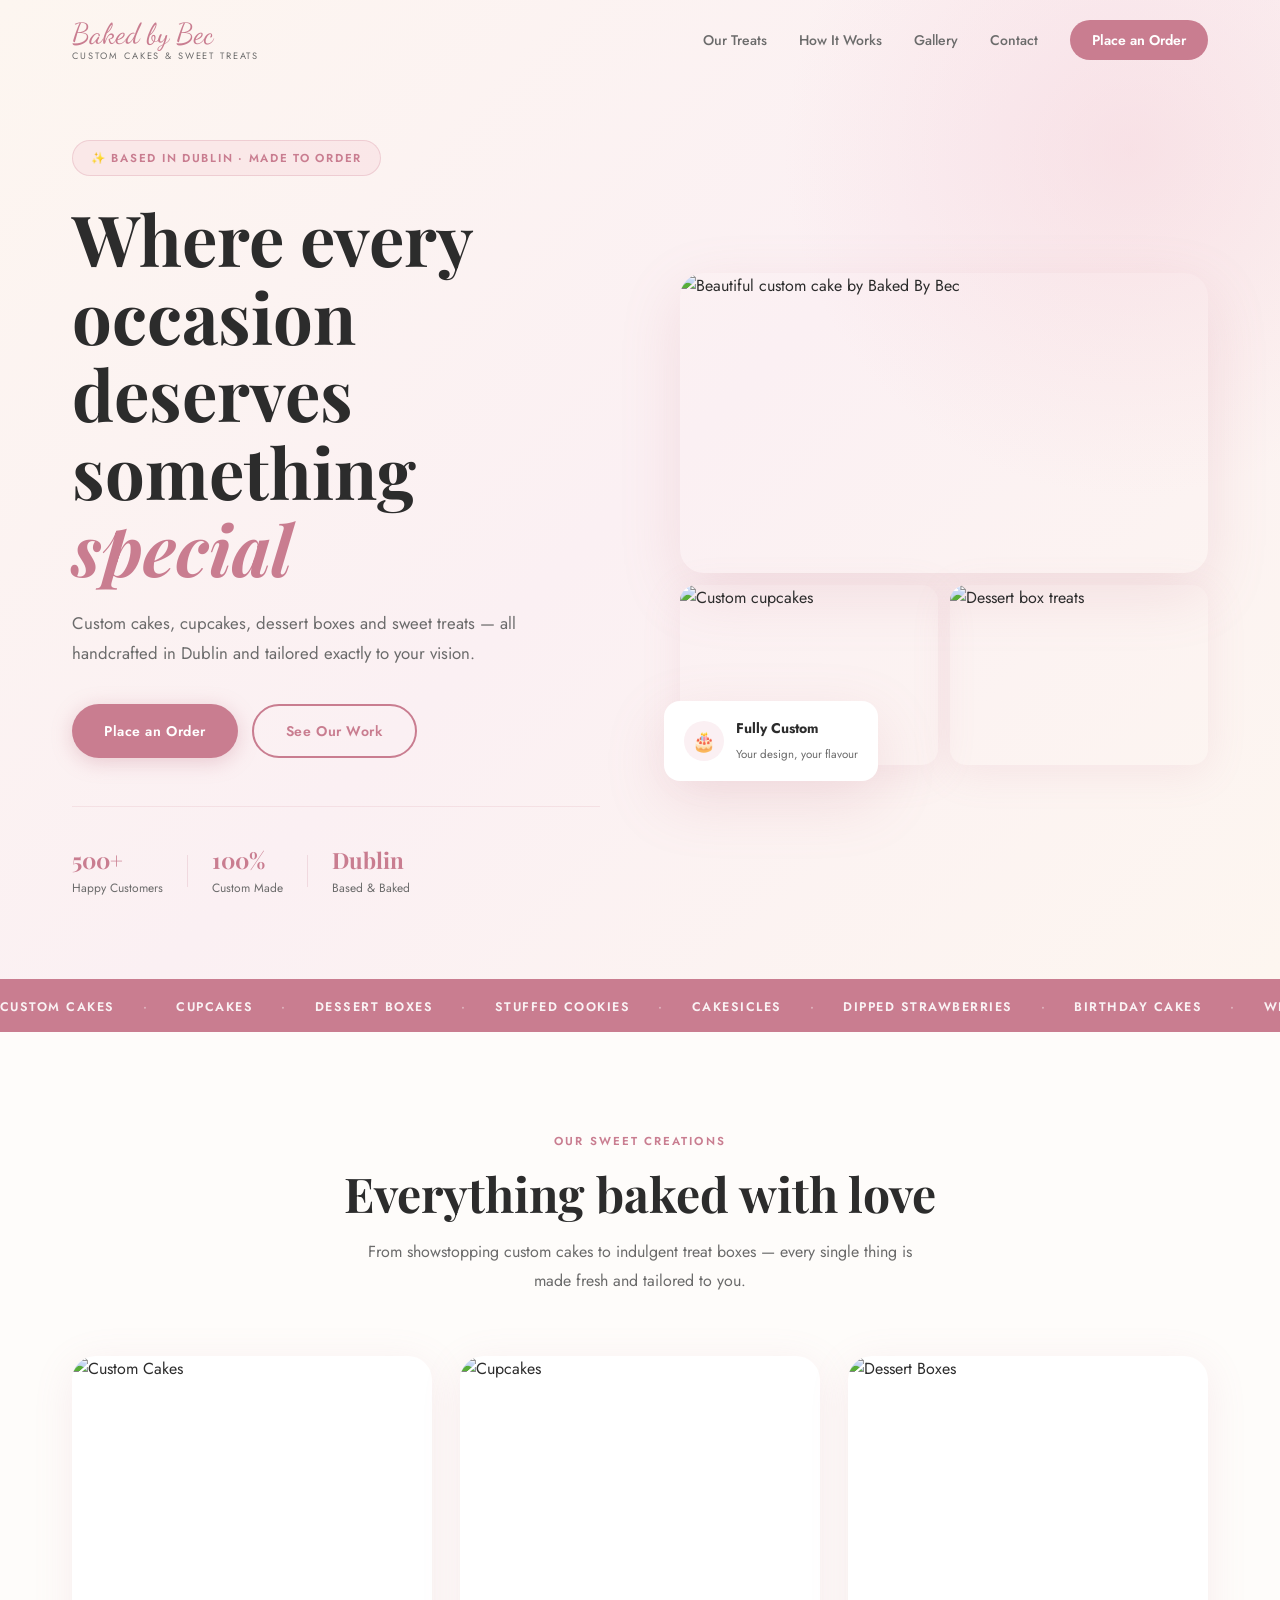
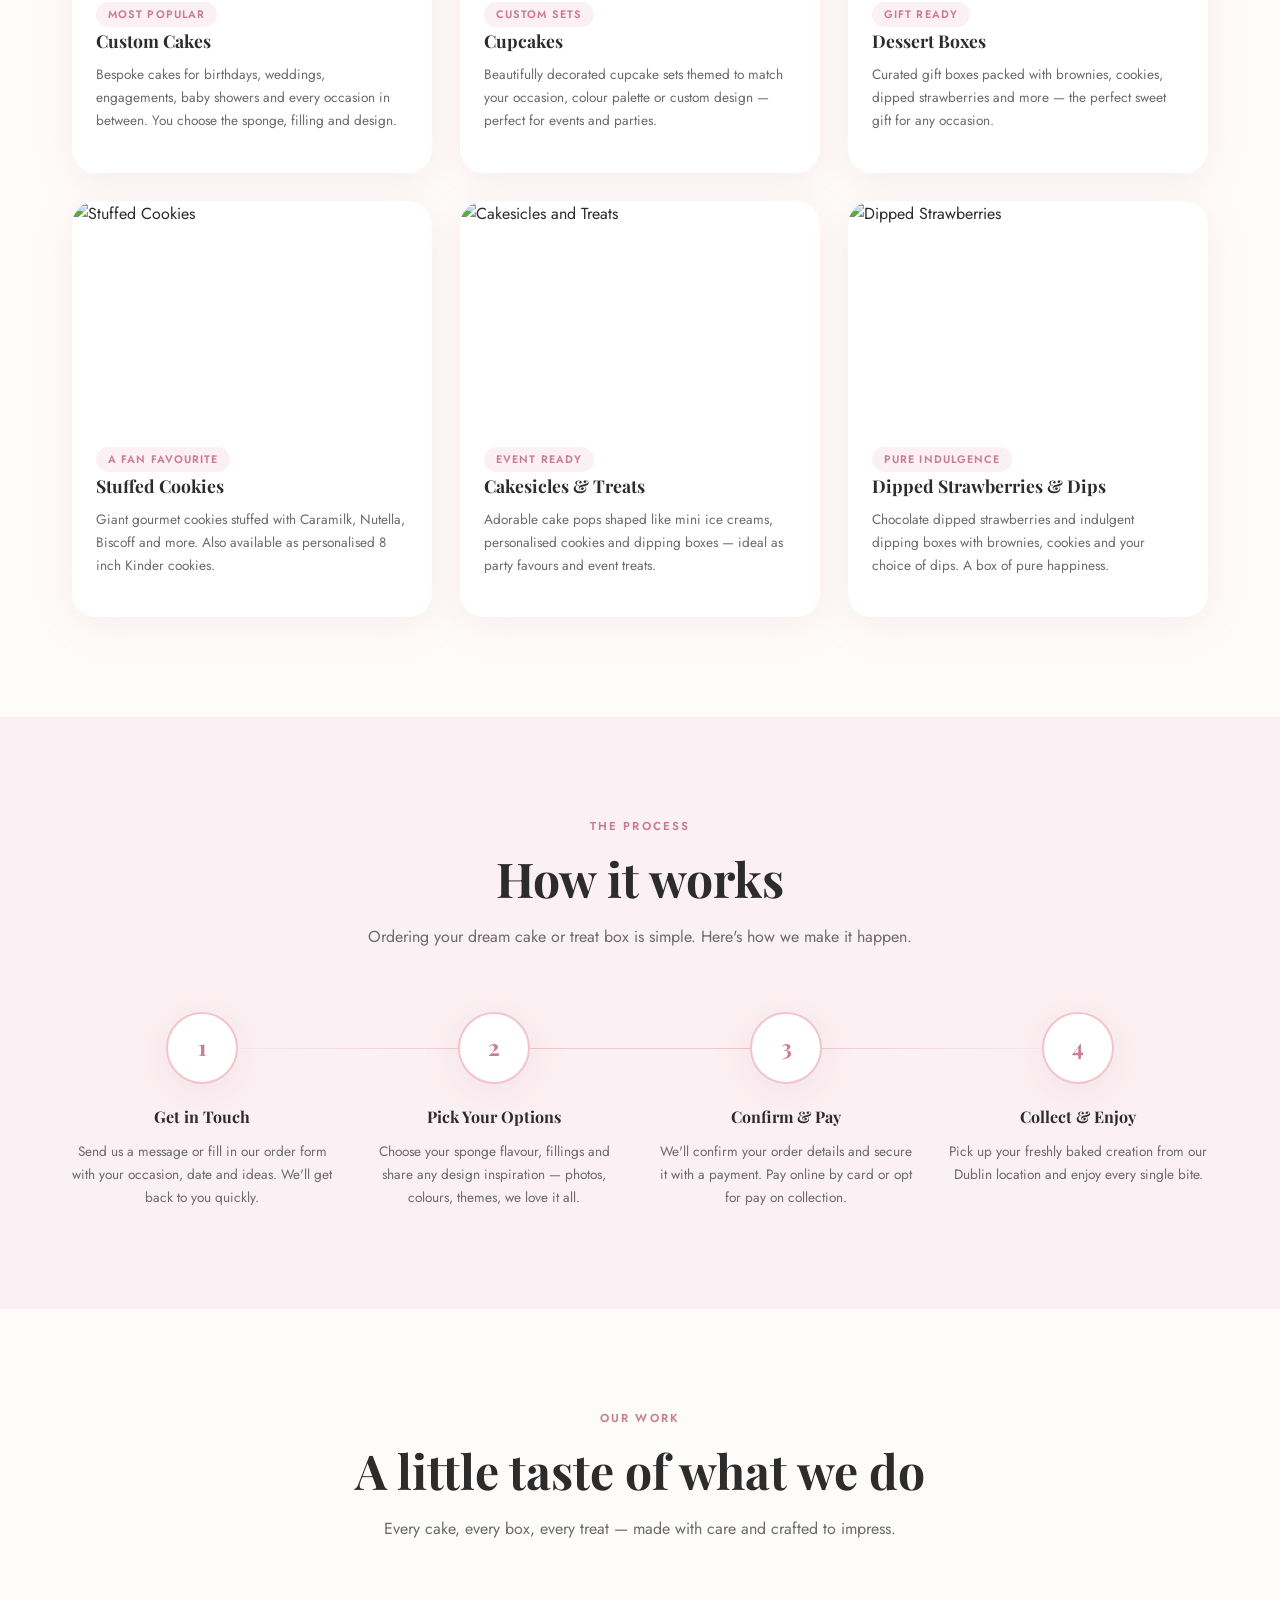
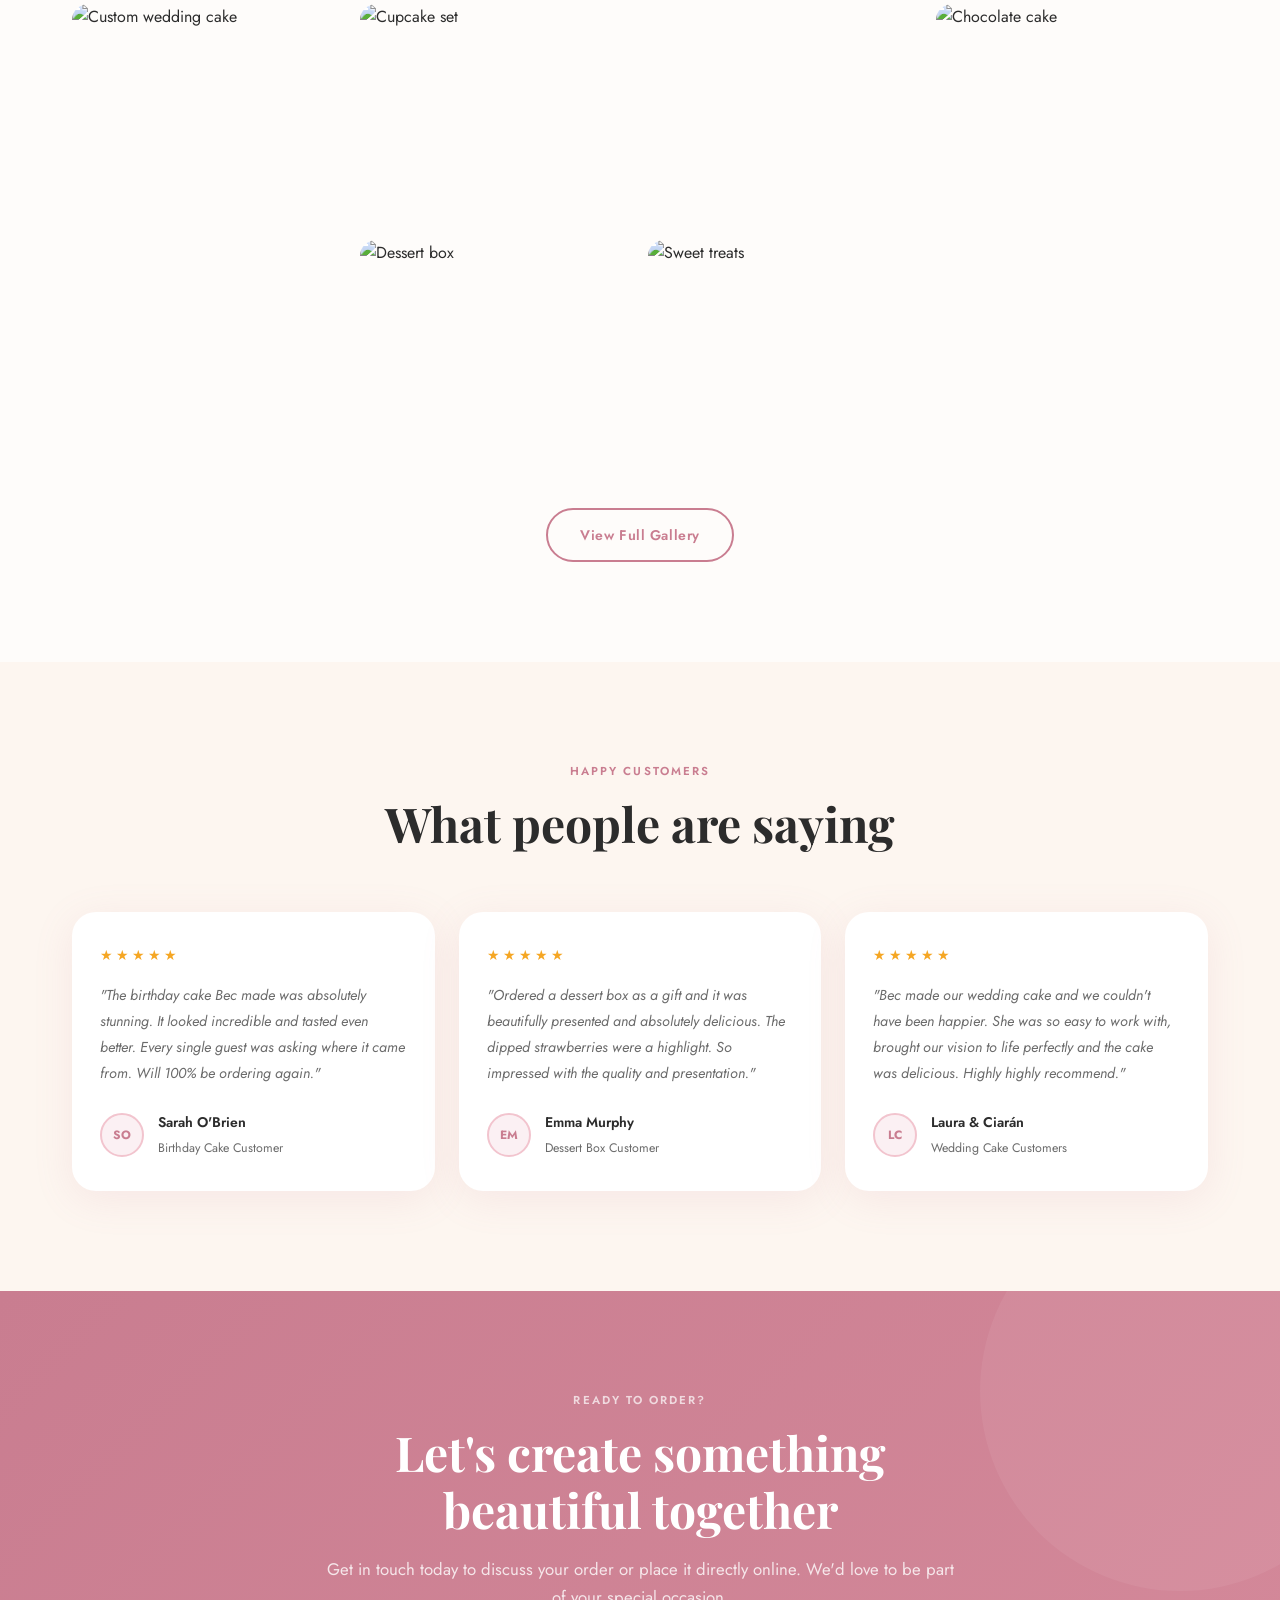
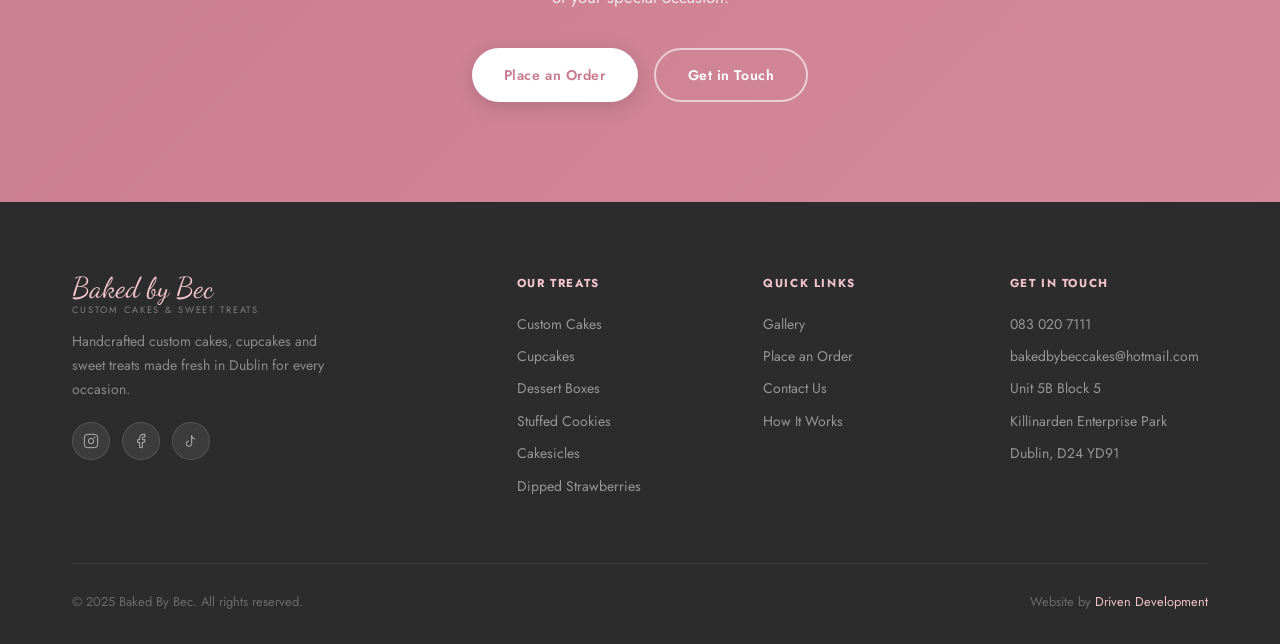
==== index.html @ ebb15655 "bec cakes update" ====
<!DOCTYPE html>
<html lang="en">
<head>
  <meta charset="UTF-8" />
  <meta name="viewport" content="width=device-width, initial-scale=1.0" />
  <meta name="description" content="Baked By Bec — Custom cakes, cupcakes, dessert boxes and sweet treats for every occasion. Based in Dublin." />
  <title>Baked By Bec — Custom Cakes & Sweet Treats Dublin</title>
  <link rel="stylesheet" href="style.css" />
  <link rel="preconnect" href="https://fonts.googleapis.com" />
  <link rel="preconnect" href="https://fonts.gstatic.com" crossorigin />
  <link href="https://fonts.googleapis.com/css2?family=Playfair+Display:ital,wght@0,400;0,600;0,700;1,400;1,600&family=Dancing+Script:wght@600;700&family=Jost:wght@300;400;500;600;700&display=swap" rel="stylesheet" />
</head>
<body>

  <!-- NAVIGATION -->
  <nav class="nav" id="nav">
    <div class="nav__inner">
      <a href="index.html" class="nav__logo">
        <span class="logo__name">Baked by Bec</span>
        <span class="logo__tag">Custom Cakes & Sweet Treats</span>
      </a>
      <ul class="nav__links" id="navLinks">
        <li><a href="#offerings">Our Treats</a></li>
        <li><a href="#how-it-works">How It Works</a></li>
        <li><a href="pages/gallery.html">Gallery</a></li>
        <li><a href="pages/contact.html">Contact</a></li>
        <li><a href="pages/order.html" class="nav__cta">Place an Order</a></li>
      </ul>
      <button class="nav__burger" id="burger" aria-label="Open menu">
        <span></span><span></span><span></span>
      </button>
    </div>
  </nav>

  <!-- HERO -->
  <section class="hero">
    <div class="hero__inner">
      <div class="hero__content">
        <div class="hero__tag">✨ Based in Dublin · Made to Order</div>
        <h1 class="hero__heading">
          Where every occasion<br />deserves something<br /><em>special</em>
        </h1>
        <p class="hero__sub">Custom cakes, cupcakes, dessert boxes and sweet treats — all handcrafted in Dublin and tailored exactly to your vision.</p>
        <div class="hero__actions">
          <a href="pages/order.html" class="btn btn--primary">Place an Order</a>
          <a href="pages/gallery.html" class="btn btn--outline">See Our Work</a>
        </div>
        <div class="hero__trust">
          <div class="hero__trust-item">
            <strong>500+</strong>
            <span>Happy Customers</span>
          </div>
          <div class="hero__trust-divider"></div>
          <div class="hero__trust-item">
            <strong>100%</strong>
            <span>Custom Made</span>
          </div>
          <div class="hero__trust-divider"></div>
          <div class="hero__trust-item">
            <strong>Dublin</strong>
            <span>Based & Baked</span>
          </div>
        </div>
      </div>
      <div class="hero__visual">
        <div class="hero__img-grid">
          <div class="hero__img-main">
            <img src="https://images.unsplash.com/photo-1578985545062-69928b1d9587?w=900&q=80&fit=crop" alt="Beautiful custom cake by Baked By Bec" />
          </div>
          <div class="hero__img-sm">
            <img src="https://images.unsplash.com/photo-1614707267537-b85aaf00c4b7?w=500&q=80&fit=crop" alt="Custom cupcakes" />
          </div>
          <div class="hero__img-sm">
            <img src="https://images.unsplash.com/photo-1603532648955-039310d9ed75?w=500&q=80&fit=crop" alt="Dessert box treats" />
          </div>
        </div>
        <div class="hero__badge">
          <div class="hero__badge-icon">🎂</div>
          <div class="hero__badge-text">
            <strong>Fully Custom</strong>
            <span>Your design, your flavour</span>
          </div>
        </div>
      </div>
    </div>
  </section>

  <!-- MARQUEE -->
  <div class="marquee">
    <div class="marquee__track">
      <span>Custom Cakes</span><span class="dot">·</span>
      <span>Cupcakes</span><span class="dot">·</span>
      <span>Dessert Boxes</span><span class="dot">·</span>
      <span>Stuffed Cookies</span><span class="dot">·</span>
      <span>Cakesicles</span><span class="dot">·</span>
      <span>Dipped Strawberries</span><span class="dot">·</span>
      <span>Birthday Cakes</span><span class="dot">·</span>
      <span>Wedding Cakes</span><span class="dot">·</span>
      <span>Gift Boxes</span><span class="dot">·</span>
      <span>Brownies</span><span class="dot">·</span>
      <span>Custom Cakes</span><span class="dot">·</span>
      <span>Cupcakes</span><span class="dot">·</span>
      <span>Dessert Boxes</span><span class="dot">·</span>
      <span>Stuffed Cookies</span><span class="dot">·</span>
      <span>Cakesicles</span><span class="dot">·</span>
      <span>Dipped Strawberries</span><span class="dot">·</span>
      <span>Birthday Cakes</span><span class="dot">·</span>
      <span>Wedding Cakes</span><span class="dot">·</span>
      <span>Gift Boxes</span><span class="dot">·</span>
      <span>Brownies</span><span class="dot">·</span>
    </div>
  </div>

  <!-- OFFERINGS -->
  <section class="section" id="offerings">
    <div class="container">
      <div class="section__header">
        <span class="section__label">Our Sweet Creations</span>
        <h2 class="section__title">Everything baked with love</h2>
        <p class="section__sub">From showstopping custom cakes to indulgent treat boxes — every single thing is made fresh and tailored to you.</p>
      </div>
      <div class="offerings__grid">

        <div class="offering__card">
          <div class="offering__img">
            <img src="https://images.unsplash.com/photo-1535254973040-607b474cb50d?w=600&q=80&fit=crop" alt="Custom Cakes" />
          </div>
          <div class="offering__info">
            <span class="offering__tag">Most Popular</span>
            <h3>Custom Cakes</h3>
            <p>Bespoke cakes for birthdays, weddings, engagements, baby showers and every occasion in between. You choose the sponge, filling and design.</p>
          </div>
        </div>

        <div class="offering__card">
          <div class="offering__img">
            <img src="https://images.unsplash.com/photo-1576618148400-f54bed99fcfd?w=600&q=80&fit=crop" alt="Cupcakes" />
          </div>
          <div class="offering__info">
            <span class="offering__tag">Custom Sets</span>
            <h3>Cupcakes</h3>
            <p>Beautifully decorated cupcake sets themed to match your occasion, colour palette or custom design — perfect for events and parties.</p>
          </div>
        </div>

        <div class="offering__card">
          <div class="offering__img">
            <img src="https://images.unsplash.com/photo-1607478900766-efe13248b125?w=600&q=80&fit=crop" alt="Dessert Boxes" />
          </div>
          <div class="offering__info">
            <span class="offering__tag">Gift Ready</span>
            <h3>Dessert Boxes</h3>
            <p>Curated gift boxes packed with brownies, cookies, dipped strawberries and more — the perfect sweet gift for any occasion.</p>
          </div>
        </div>

        <div class="offering__card">
          <div class="offering__img">
            <img src="https://images.unsplash.com/photo-1499636136210-6f4ee915583e?w=600&q=80&fit=crop" alt="Stuffed Cookies" />
          </div>
          <div class="offering__info">
            <span class="offering__tag">A Fan Favourite</span>
            <h3>Stuffed Cookies</h3>
            <p>Giant gourmet cookies stuffed with Caramilk, Nutella, Biscoff and more. Also available as personalised 8 inch Kinder cookies.</p>
          </div>
        </div>

        <div class="offering__card">
          <div class="offering__img">
            <img src="https://images.unsplash.com/photo-1558301211-0d8c8ddee6ec?w=600&q=80&fit=crop" alt="Cakesicles and Treats" />
          </div>
          <div class="offering__info">
            <span class="offering__tag">Event Ready</span>
            <h3>Cakesicles & Treats</h3>
            <p>Adorable cake pops shaped like mini ice creams, personalised cookies and dipping boxes — ideal as party favours and event treats.</p>
          </div>
        </div>

        <div class="offering__card">
          <div class="offering__img">
            <img src="https://images.unsplash.com/photo-1464349095431-e9a21285b5f3?w=600&q=80&fit=crop" alt="Dipped Strawberries" />
          </div>
          <div class="offering__info">
            <span class="offering__tag">Pure Indulgence</span>
            <h3>Dipped Strawberries & Dips</h3>
            <p>Chocolate dipped strawberries and indulgent dipping boxes with brownies, cookies and your choice of dips. A box of pure happiness.</p>
          </div>
        </div>

      </div>
    </div>
  </section>

  <!-- HOW IT WORKS -->
  <section class="how-it-works section" id="how-it-works">
    <div class="container">
      <div class="section__header">
        <span class="section__label">The Process</span>
        <h2 class="section__title">How it works</h2>
        <p class="section__sub">Ordering your dream cake or treat box is simple. Here's how we make it happen.</p>
      </div>
      <div class="steps__grid">
        <div class="step__card">
          <div class="step__num">1</div>
          <h3>Get in Touch</h3>
          <p>Send us a message or fill in our order form with your occasion, date and ideas. We'll get back to you quickly.</p>
        </div>
        <div class="step__card">
          <div class="step__num">2</div>
          <h3>Pick Your Options</h3>
          <p>Choose your sponge flavour, fillings and share any design inspiration — photos, colours, themes, we love it all.</p>
        </div>
        <div class="step__card">
          <div class="step__num">3</div>
          <h3>Confirm & Pay</h3>
          <p>We'll confirm your order details and secure it with a payment. Pay online by card or opt for pay on collection.</p>
        </div>
        <div class="step__card">
          <div class="step__num">4</div>
          <h3>Collect & Enjoy</h3>
          <p>Pick up your freshly baked creation from our Dublin location and enjoy every single bite.</p>
        </div>
      </div>
    </div>
  </section>

  <!-- GALLERY PREVIEW -->
  <section class="section" id="gallery-preview">
    <div class="container">
      <div class="section__header">
        <span class="section__label">Our Work</span>
        <h2 class="section__title">A little taste of what we do</h2>
        <p class="section__sub">Every cake, every box, every treat — made with care and crafted to impress.</p>
      </div>
      <div class="gallery__grid">
        <div class="gallery__item gallery__item--tall">
          <img src="https://images.unsplash.com/photo-1571115177098-24ec42ed204d?w=600&q=80&fit=crop" alt="Custom wedding cake" />
          <div class="gallery__item__overlay"></div>
        </div>
        <div class="gallery__item gallery__item--wide">
          <img src="https://images.unsplash.com/photo-1563729784474-d77dbb933a9e?w=800&q=80&fit=crop" alt="Cupcake set" />
          <div class="gallery__item__overlay"></div>
        </div>
        <div class="gallery__item">
          <img src="https://images.unsplash.com/photo-1551404973-761c83cd8339?w=500&q=80&fit=crop" alt="Chocolate cake" />
          <div class="gallery__item__overlay"></div>
        </div>
        <div class="gallery__item">
          <img src="https://images.unsplash.com/photo-1587668178277-295251f900ce?w=500&q=80&fit=crop" alt="Dessert box" />
          <div class="gallery__item__overlay"></div>
        </div>
        <div class="gallery__item">
          <img src="https://images.unsplash.com/photo-1504674900247-0877df9cc836?w=500&q=80&fit=crop" alt="Sweet treats" />
          <div class="gallery__item__overlay"></div>
        </div>
      </div>
      <div class="gallery__cta">
        <a href="pages/gallery.html" class="btn btn--outline">View Full Gallery</a>
      </div>
    </div>
  </section>

  <!-- TESTIMONIALS -->
  <section class="testimonials section">
    <div class="container">
      <div class="section__header">
        <span class="section__label">Happy Customers</span>
        <h2 class="section__title">What people are saying</h2>
      </div>
      <div class="testimonials__grid">
        <div class="testimonial__card">
          <div class="testimonial__stars">★★★★★</div>
          <p>"The birthday cake Bec made was absolutely stunning. It looked incredible and tasted even better. Every single guest was asking where it came from. Will 100% be ordering again."</p>
          <div class="testimonial__author">
            <div class="author__avatar">SO</div>
            <div>
              <strong>Sarah O'Brien</strong>
              <span>Birthday Cake Customer</span>
            </div>
          </div>
        </div>
        <div class="testimonial__card">
          <div class="testimonial__stars">★★★★★</div>
          <p>"Ordered a dessert box as a gift and it was beautifully presented and absolutely delicious. The dipped strawberries were a highlight. So impressed with the quality and presentation."</p>
          <div class="testimonial__author">
            <div class="author__avatar">EM</div>
            <div>
              <strong>Emma Murphy</strong>
              <span>Dessert Box Customer</span>
            </div>
          </div>
        </div>
        <div class="testimonial__card">
          <div class="testimonial__stars">★★★★★</div>
          <p>"Bec made our wedding cake and we couldn't have been happier. She was so easy to work with, brought our vision to life perfectly and the cake was delicious. Highly highly recommend."</p>
          <div class="testimonial__author">
            <div class="author__avatar">LC</div>
            <div>
              <strong>Laura & Ciarán</strong>
              <span>Wedding Cake Customers</span>
            </div>
          </div>
        </div>
      </div>
    </div>
  </section>

  <!-- CTA BANNER -->
  <section class="cta-banner">
    <div class="container">
      <div class="cta-banner__inner">
        <span class="section__label">Ready to Order?</span>
        <h2>Let's create something beautiful together</h2>
        <p>Get in touch today to discuss your order or place it directly online. We'd love to be part of your special occasion.</p>
        <div class="cta-banner__actions">
          <a href="pages/order.html" class="btn btn--white">Place an Order</a>
          <a href="pages/contact.html" class="btn btn--white-outline">Get in Touch</a>
        </div>
      </div>
    </div>
  </section>

  <!-- FOOTER -->
  <footer class="footer">
    <div class="container">
      <div class="footer__inner">
        <div class="footer__brand">
          <a href="index.html" class="nav__logo footer__logo">
            <span class="logo__name">Baked by Bec</span>
            <span class="logo__tag">Custom Cakes & Sweet Treats</span>
          </a>
          <p>Handcrafted custom cakes, cupcakes and sweet treats made fresh in Dublin for every occasion.</p>
          <div class="footer__social">
            <!-- Instagram -->
            <a href="https://www.instagram.com/bakedbybeccakes/?hl=en" target="_blank" aria-label="Instagram">
              <svg viewBox="0 0 24 24" fill="none" stroke="currentColor" stroke-width="1.5"><rect x="2" y="2" width="20" height="20" rx="5" ry="5"/><circle cx="12" cy="12" r="4"/><circle cx="17.5" cy="6.5" r="0.5" fill="currentColor"/></svg>
            </a>
            <!-- Facebook -->
            <a href="https://www.facebook.com/p/Baked-By-Bec-61555844333979/" target="_blank" aria-label="Facebook">
              <svg viewBox="0 0 24 24" fill="none" stroke="currentColor" stroke-width="1.5"><path d="M18 2h-3a5 5 0 0 0-5 5v3H7v4h3v8h4v-8h3l1-4h-4V7a1 1 0 0 1 1-1h3z"/></svg>
            </a>
            <!-- TikTok -->
            <a href="https://www.tiktok.com/@bakedbybeccakes" target="_blank" aria-label="TikTok">
              <svg viewBox="0 0 24 24" fill="none" stroke="currentColor" stroke-width="1.5"><path d="M9 12a4 4 0 1 0 4 4V4a5 5 0 0 0 5 5"/></svg>
            </a>
          </div>
        </div>
        <div class="footer__col">
          <h4>Our Treats</h4>
          <ul>
            <li>Custom Cakes</li>
            <li>Cupcakes</li>
            <li>Dessert Boxes</li>
            <li>Stuffed Cookies</li>
            <li>Cakesicles</li>
            <li>Dipped Strawberries</li>
          </ul>
        </div>
        <div class="footer__col">
          <h4>Quick Links</h4>
          <ul>
            <li><a href="pages/gallery.html">Gallery</a></li>
            <li><a href="pages/order.html">Place an Order</a></li>
            <li><a href="pages/contact.html">Contact Us</a></li>
            <li><a href="#how-it-works">How It Works</a></li>
          </ul>
        </div>
        <div class="footer__col">
          <h4>Get In Touch</h4>
          <ul>
            <li><a href="tel:0830207111">083 020 7111</a></li>
            <li><a href="mailto:bakedbybeccakes@hotmail.com">bakedbybeccakes@hotmail.com</a></li>
            <li>Unit 5B Block 5</li>
            <li>Killinarden Enterprise Park</li>
            <li>Dublin, D24 YD91</li>
          </ul>
        </div>
      </div>
      <div class="footer__bottom">
        <p>© 2025 Baked By Bec. All rights reserved.</p>
        <p>Website by <a href="https://cbyrne290-hub.github.io/driven-development" target="_blank">Driven Development</a></p>
      </div>
    </div>
  </footer>

  <script src="script.js"></script>
</body>
</html>
---- style.css ----
/* ============================================
   BAKED BY BEC — MAIN STYLESHEET
   ============================================ */

*, *::before, *::after { margin: 0; padding: 0; box-sizing: border-box; }

:root {
  --blush: #F2C4CE;
  --rose: #E8A0B0;
  --deep-rose: #C97D90;
  --petal: #FBF0F3;
  --cream: #FDF6F0;
  --warm-white: #FEFCFA;
  --charcoal: #2C2C2C;
  --soft-grey: #6B6B6B;
  --gold: #C9A96E;
  --font-display: 'Playfair Display', serif;
  --font-script: 'Dancing Script', cursive;
  --font-main: 'Jost', sans-serif;
  --transition: 0.3s ease;
  --radius: 16px;
  --radius-lg: 24px;
  --shadow: 0 8px 40px rgba(201, 125, 144, 0.12);
  --shadow-lg: 0 20px 60px rgba(201, 125, 144, 0.18);
}

html { scroll-behavior: smooth; font-size: 16px; }

body {
  font-family: var(--font-main);
  background-color: var(--warm-white);
  color: var(--charcoal);
  overflow-x: hidden;
  line-height: 1.6;
}

a { text-decoration: none; color: inherit; }
ul { list-style: none; }
img { max-width: 100%; display: block; }

.container { max-width: 1200px; margin: 0 auto; padding: 0 2rem; }
.section { padding: 100px 0; }

.section__label {
  font-family: var(--font-main);
  font-size: 0.72rem;
  font-weight: 600;
  letter-spacing: 0.18em;
  text-transform: uppercase;
  color: var(--deep-rose);
  margin-bottom: 14px;
  display: block;
}

.section__title {
  font-family: var(--font-display);
  font-size: clamp(2rem, 4vw, 3rem);
  font-weight: 700;
  color: var(--charcoal);
  line-height: 1.2;
  margin-bottom: 16px;
}

.section__sub {
  font-size: 1rem;
  color: var(--soft-grey);
  line-height: 1.8;
  max-width: 560px;
}

.section__header { text-align: center; margin-bottom: 60px; }
.section__header .section__sub { margin: 0 auto; }

/* BUTTONS */
.btn {
  display: inline-flex;
  align-items: center;
  gap: 8px;
  padding: 14px 32px;
  border-radius: 100px;
  font-family: var(--font-main);
  font-size: 0.875rem;
  font-weight: 600;
  cursor: pointer;
  transition: all var(--transition);
  border: none;
  white-space: nowrap;
  letter-spacing: 0.04em;
}

.btn--primary {
  background: var(--deep-rose);
  color: #fff;
  box-shadow: 0 4px 20px rgba(201, 125, 144, 0.35);
}
.btn--primary:hover { background: #b86d80; transform: translateY(-2px); box-shadow: 0 8px 30px rgba(201, 125, 144, 0.45); }

.btn--outline {
  background: transparent;
  color: var(--deep-rose);
  border: 2px solid var(--deep-rose);
}
.btn--outline:hover { background: var(--deep-rose); color: #fff; transform: translateY(-2px); }

.btn--ghost {
  background: rgba(255,255,255,0.9);
  color: var(--charcoal);
  border: 1.5px solid rgba(201, 125, 144, 0.3);
}
.btn--ghost:hover { border-color: var(--deep-rose); color: var(--deep-rose); transform: translateY(-2px); }

.btn--white { background: #fff; color: var(--deep-rose); box-shadow: 0 4px 20px rgba(0,0,0,0.15); }
.btn--white:hover { background: var(--petal); transform: translateY(-2px); }

.btn--white-outline { background: transparent; color: #fff; border: 2px solid rgba(255,255,255,0.6); }
.btn--white-outline:hover { background: rgba(255,255,255,0.1); border-color: #fff; transform: translateY(-2px); }

/* NAVIGATION */
.nav {
  position: fixed; top: 0; left: 0; right: 0;
  z-index: 1000; padding: 20px 0;
  transition: all var(--transition);
}

.nav.scrolled {
  background: rgba(253, 246, 240, 0.96);
  backdrop-filter: blur(20px);
  border-bottom: 1px solid rgba(242, 196, 206, 0.3);
  padding: 14px 0;
  box-shadow: 0 4px 30px rgba(201, 125, 144, 0.08);
}

.nav__inner {
  max-width: 1200px; margin: 0 auto; padding: 0 2rem;
  display: flex; align-items: center; justify-content: space-between;
}

.nav__logo { display: flex; flex-direction: column; line-height: 1; }
.logo__name { font-family: var(--font-script); font-size: 1.8rem; color: var(--deep-rose); line-height: 1; }
.logo__tag { font-family: var(--font-main); font-size: 0.58rem; letter-spacing: 0.2em; text-transform: uppercase; color: var(--soft-grey); margin-top: 2px; }

.nav__links { display: flex; align-items: center; gap: 32px; }

.nav__links a {
  font-size: 0.875rem; font-weight: 500; color: var(--soft-grey);
  transition: color var(--transition); position: relative;
}

.nav__links a::after {
  content: ''; position: absolute; bottom: -4px; left: 0;
  width: 0; height: 1.5px; background: var(--deep-rose);
  transition: width var(--transition);
}

.nav__links a:hover { color: var(--deep-rose); }
.nav__links a:hover::after { width: 100%; }

.nav__cta {
  background: var(--deep-rose) !important;
  color: #fff !important;
  padding: 10px 22px;
  border-radius: 100px;
  font-weight: 600 !important;
}
.nav__cta::after { display: none !important; }
.nav__cta:hover { background: #b86d80 !important; color: #fff !important; }

.nav__burger { display: none; flex-direction: column; gap: 5px; background: none; border: none; cursor: pointer; padding: 4px; }
.nav__burger span { display: block; width: 24px; height: 2px; background: var(--charcoal); transition: all var(--transition); border-radius: 2px; }

/* HERO */
.hero {
  min-height: 100vh;
  display: flex; align-items: center;
  position: relative; overflow: hidden;
  background: linear-gradient(135deg, #FDF6F0 0%, #FBF0F3 50%, #FDF6F0 100%);
  padding: 140px 0 80px;
}

.hero::before {
  content: ''; position: absolute;
  top: -200px; right: -200px;
  width: 700px; height: 700px;
  background: radial-gradient(circle, rgba(242, 196, 206, 0.35) 0%, transparent 70%);
  pointer-events: none;
}

.hero__inner {
  max-width: 1200px; margin: 0 auto; padding: 0 2rem;
  display: grid; grid-template-columns: 1fr 1fr;
  gap: 80px; align-items: center;
  position: relative; z-index: 1;
}

.hero__tag {
  display: inline-flex; align-items: center; gap: 8px;
  font-size: 0.72rem; font-weight: 600; letter-spacing: 0.15em;
  text-transform: uppercase; color: var(--deep-rose);
  background: rgba(242, 196, 206, 0.25);
  border: 1px solid rgba(201, 125, 144, 0.25);
  padding: 8px 18px; border-radius: 100px; margin-bottom: 24px;
}

.hero__heading {
  font-family: var(--font-display);
  font-size: clamp(2.8rem, 5.5vw, 5rem);
  font-weight: 700; line-height: 1.1;
  color: var(--charcoal); margin-bottom: 20px;
}

.hero__heading em { font-style: italic; color: var(--deep-rose); }

.hero__sub {
  font-size: 1.05rem; color: var(--soft-grey);
  line-height: 1.8; max-width: 460px; margin-bottom: 36px;
}

.hero__actions { display: flex; gap: 14px; flex-wrap: wrap; }

.hero__trust {
  display: flex; align-items: center; gap: 24px;
  margin-top: 48px; padding-top: 36px;
  border-top: 1px solid rgba(201, 125, 144, 0.15);
}

.hero__trust-item { display: flex; flex-direction: column; }
.hero__trust-item strong { font-family: var(--font-display); font-size: 1.4rem; font-weight: 700; color: var(--deep-rose); }
.hero__trust-item span { font-size: 0.75rem; color: var(--soft-grey); }
.hero__trust-divider { width: 1px; height: 32px; background: rgba(201, 125, 144, 0.2); }

.hero__visual { position: relative; }

.hero__img-grid {
  display: grid;
  grid-template-columns: 1fr 1fr;
  gap: 12px;
}

.hero__img-main {
  grid-column: span 2;
  border-radius: var(--radius-lg);
  overflow: hidden; height: 300px;
  box-shadow: var(--shadow-lg);
}

.hero__img-sm {
  border-radius: var(--radius);
  overflow: hidden; height: 180px;
  box-shadow: var(--shadow);
}

.hero__img-main img, .hero__img-sm img {
  width: 100%; height: 100%; object-fit: cover;
  transition: transform 0.6s ease;
}

.hero__img-main:hover img, .hero__img-sm:hover img { transform: scale(1.05); }

.hero__badge {
  position: absolute; bottom: -16px; left: -16px;
  background: #fff; border-radius: var(--radius);
  padding: 16px 20px; box-shadow: var(--shadow-lg);
  display: flex; align-items: center; gap: 12px; z-index: 2;
}

.hero__badge-icon {
  width: 40px; height: 40px;
  background: var(--petal); border-radius: 50%;
  display: flex; align-items: center; justify-content: center;
  font-size: 1.2rem;
}

.hero__badge-text strong { display: block; font-size: 0.875rem; color: var(--charcoal); font-weight: 700; }
.hero__badge-text span { font-size: 0.72rem; color: var(--soft-grey); }

/* MARQUEE */
.marquee { background: var(--deep-rose); padding: 14px 0; overflow: hidden; white-space: nowrap; }
.marquee__track { display: inline-flex; gap: 28px; animation: marquee 25s linear infinite; }
.marquee__track span { font-size: 0.78rem; font-weight: 600; letter-spacing: 0.12em; text-transform: uppercase; color: rgba(255,255,255,0.9); }
.marquee__track .dot { color: rgba(255,255,255,0.4); }
@keyframes marquee { from { transform: translateX(0); } to { transform: translateX(-50%); } }

/* OFFERINGS */
.offerings__grid { display: grid; grid-template-columns: repeat(3, 1fr); gap: 28px; }

.offering__card {
  background: #fff; border-radius: var(--radius-lg);
  overflow: hidden; box-shadow: var(--shadow);
  transition: all 0.4s ease;
}
.offering__card:hover { transform: translateY(-8px); box-shadow: var(--shadow-lg); }

.offering__img { height: 220px; overflow: hidden; }
.offering__img img { width: 100%; height: 100%; object-fit: cover; transition: transform 0.6s ease; }
.offering__card:hover .offering__img img { transform: scale(1.08); }

.offering__info { padding: 24px; }
.offering__info h3 { font-family: var(--font-display); font-size: 1.1rem; font-weight: 700; color: var(--charcoal); margin-bottom: 8px; }
.offering__info p { font-size: 0.85rem; color: var(--soft-grey); line-height: 1.7; margin-bottom: 16px; }
.offering__tag { display: inline-block; font-size: 0.68rem; font-weight: 600; letter-spacing: 0.1em; text-transform: uppercase; color: var(--deep-rose); background: var(--petal); padding: 4px 12px; border-radius: 100px; }

/* HOW IT WORKS */
.how-it-works { background: var(--petal); }

.steps__grid {
  display: grid; grid-template-columns: repeat(4, 1fr);
  gap: 32px; position: relative;
}

.steps__grid::before {
  content: ''; position: absolute;
  top: 36px; left: 10%; right: 10%; height: 1px;
  background: linear-gradient(to right, transparent, var(--blush), var(--blush), transparent);
}

.step__card { text-align: center; position: relative; z-index: 1; }

.step__num {
  width: 72px; height: 72px; border-radius: 50%;
  background: #fff; border: 2px solid var(--blush);
  display: flex; align-items: center; justify-content: center;
  margin: 0 auto 20px;
  font-family: var(--font-display); font-size: 1.4rem; font-weight: 700;
  color: var(--deep-rose); box-shadow: var(--shadow);
  transition: all var(--transition);
}

.step__card:hover .step__num { background: var(--deep-rose); color: #fff; border-color: var(--deep-rose); transform: scale(1.1); }
.step__card h3 { font-family: var(--font-display); font-size: 1rem; font-weight: 700; color: var(--charcoal); margin-bottom: 10px; }
.step__card p { font-size: 0.85rem; color: var(--soft-grey); line-height: 1.7; }

/* GALLERY PREVIEW */
.gallery__grid {
  display: grid;
  grid-template-columns: repeat(4, 1fr);
  grid-auto-rows: 220px;
  gap: 16px;
}

.gallery__item { border-radius: var(--radius); overflow: hidden; cursor: pointer; position: relative; }
.gallery__item--tall { grid-row: span 2; }
.gallery__item--wide { grid-column: span 2; }
.gallery__item img { width: 100%; height: 100%; object-fit: cover; transition: transform 0.5s ease; }
.gallery__item:hover img { transform: scale(1.06); }
.gallery__item__overlay { position: absolute; inset: 0; background: rgba(201, 125, 144, 0.0); transition: background var(--transition); }
.gallery__item:hover .gallery__item__overlay { background: rgba(201, 125, 144, 0.2); }
.gallery__cta { text-align: center; margin-top: 48px; }

/* TESTIMONIALS */
.testimonials { background: var(--cream); }
.testimonials__grid { display: grid; grid-template-columns: repeat(3, 1fr); gap: 24px; }

.testimonial__card {
  background: #fff; border-radius: var(--radius-lg);
  padding: 32px 28px; box-shadow: var(--shadow);
  transition: all var(--transition);
}
.testimonial__card:hover { transform: translateY(-4px); box-shadow: var(--shadow-lg); }
.testimonial__stars { color: #F5A623; font-size: 0.9rem; letter-spacing: 3px; margin-bottom: 16px; }
.testimonial__card p { font-size: 0.9rem; color: var(--soft-grey); line-height: 1.8; font-style: italic; margin-bottom: 24px; }
.testimonial__author { display: flex; align-items: center; gap: 14px; }
.author__avatar { width: 44px; height: 44px; border-radius: 50%; background: var(--petal); border: 2px solid var(--blush); display: flex; align-items: center; justify-content: center; font-size: 0.75rem; font-weight: 700; color: var(--deep-rose); flex-shrink: 0; }
.testimonial__author strong { display: block; font-size: 0.875rem; color: var(--charcoal); font-weight: 600; }
.testimonial__author span { font-size: 0.775rem; color: var(--soft-grey); }

/* CTA BANNER */
.cta-banner {
  padding: 100px 0;
  background: linear-gradient(135deg, var(--deep-rose) 0%, #D4899A 100%);
  position: relative; overflow: hidden;
}
.cta-banner::before { content: ''; position: absolute; top: -100px; right: -100px; width: 400px; height: 400px; background: rgba(255,255,255,0.06); border-radius: 50%; }
.cta-banner__inner { text-align: center; max-width: 640px; margin: 0 auto; position: relative; z-index: 1; }
.cta-banner__inner .section__label { color: rgba(255,255,255,0.7); }
.cta-banner__inner h2 { font-family: var(--font-display); font-size: clamp(2rem, 4vw, 3rem); font-weight: 700; color: #fff; margin-bottom: 16px; line-height: 1.2; }
.cta-banner__inner p { font-size: 1.05rem; color: rgba(255,255,255,0.8); margin-bottom: 36px; line-height: 1.7; }
.cta-banner__actions { display: flex; gap: 16px; justify-content: center; flex-wrap: wrap; }

/* FOOTER */
.footer { background: var(--charcoal); padding: 72px 0 32px; }
.footer__inner { display: grid; grid-template-columns: 2fr 1fr 1fr 1fr; gap: 48px; margin-bottom: 56px; }
.footer__logo .logo__name { color: var(--blush); }
.footer__logo .logo__tag { color: rgba(255,255,255,0.4); }
.footer__brand p { font-size: 0.875rem; color: rgba(255,255,255,0.45); line-height: 1.7; margin-top: 16px; max-width: 280px; }
.footer__social { display: flex; gap: 12px; margin-top: 20px; }
.footer__social a { width: 38px; height: 38px; border-radius: 50%; background: rgba(255,255,255,0.08); border: 1px solid rgba(255,255,255,0.12); display: flex; align-items: center; justify-content: center; transition: all var(--transition); color: rgba(255,255,255,0.6); }
.footer__social a:hover { background: var(--deep-rose); border-color: var(--deep-rose); color: #fff; transform: translateY(-2px); }
.footer__social svg { width: 16px; height: 16px; }
.footer__col h4 { font-size: 0.72rem; font-weight: 700; letter-spacing: 0.14em; text-transform: uppercase; color: var(--blush); margin-bottom: 20px; }
.footer__col ul li { margin-bottom: 10px; }
.footer__col ul a, .footer__col ul li { font-size: 0.875rem; color: rgba(255,255,255,0.5); transition: color var(--transition); line-height: 1.6; }
.footer__col ul a:hover { color: var(--blush); }
.footer__bottom { border-top: 1px solid rgba(255,255,255,0.08); padding-top: 28px; display: flex; align-items: center; justify-content: space-between; flex-wrap: wrap; gap: 12px; }
.footer__bottom p { font-size: 0.8rem; color: rgba(255,255,255,0.3); }
.footer__bottom a { color: var(--blush); transition: color var(--transition); }
.footer__bottom a:hover { color: #fff; }

/* REVEAL */
.reveal { opacity: 0; transform: translateY(28px); transition: opacity 0.7s ease, transform 0.7s ease; }
.reveal.visible { opacity: 1; transform: translateY(0); }

/* RESPONSIVE */
@media (max-width: 1024px) {
  .offerings__grid { grid-template-columns: repeat(2, 1fr); }
  .steps__grid { grid-template-columns: repeat(2, 1fr); }
  .steps__grid::before { display: none; }
  .footer__inner { grid-template-columns: 1fr 1fr; gap: 36px; }
}

@media (max-width: 768px) {
  .section { padding: 72px 0; }
  .hero__inner { grid-template-columns: 1fr; gap: 48px; }
  .hero__heading { font-size: 2.6rem; }
  .nav__links { display: none; position: fixed; top: 0; left: 0; right: 0; bottom: 0; background: var(--warm-white); flex-direction: column; align-items: center; justify-content: center; gap: 32px; z-index: 999; }
  .nav__links.open { display: flex; }
  .nav__burger { display: flex; z-index: 1001; }
  .offerings__grid { grid-template-columns: 1fr; }
  .steps__grid { grid-template-columns: 1fr 1fr; }
  .gallery__grid { grid-template-columns: repeat(2, 1fr); }
  .gallery__item--tall, .gallery__item--wide { grid-row: span 1; grid-column: span 1; }
  .testimonials__grid { grid-template-columns: 1fr; }
  .footer__inner { grid-template-columns: 1fr; }
}

@media (max-width: 480px) {
  .steps__grid { grid-template-columns: 1fr; }
  .hero__actions { flex-direction: column; }
}
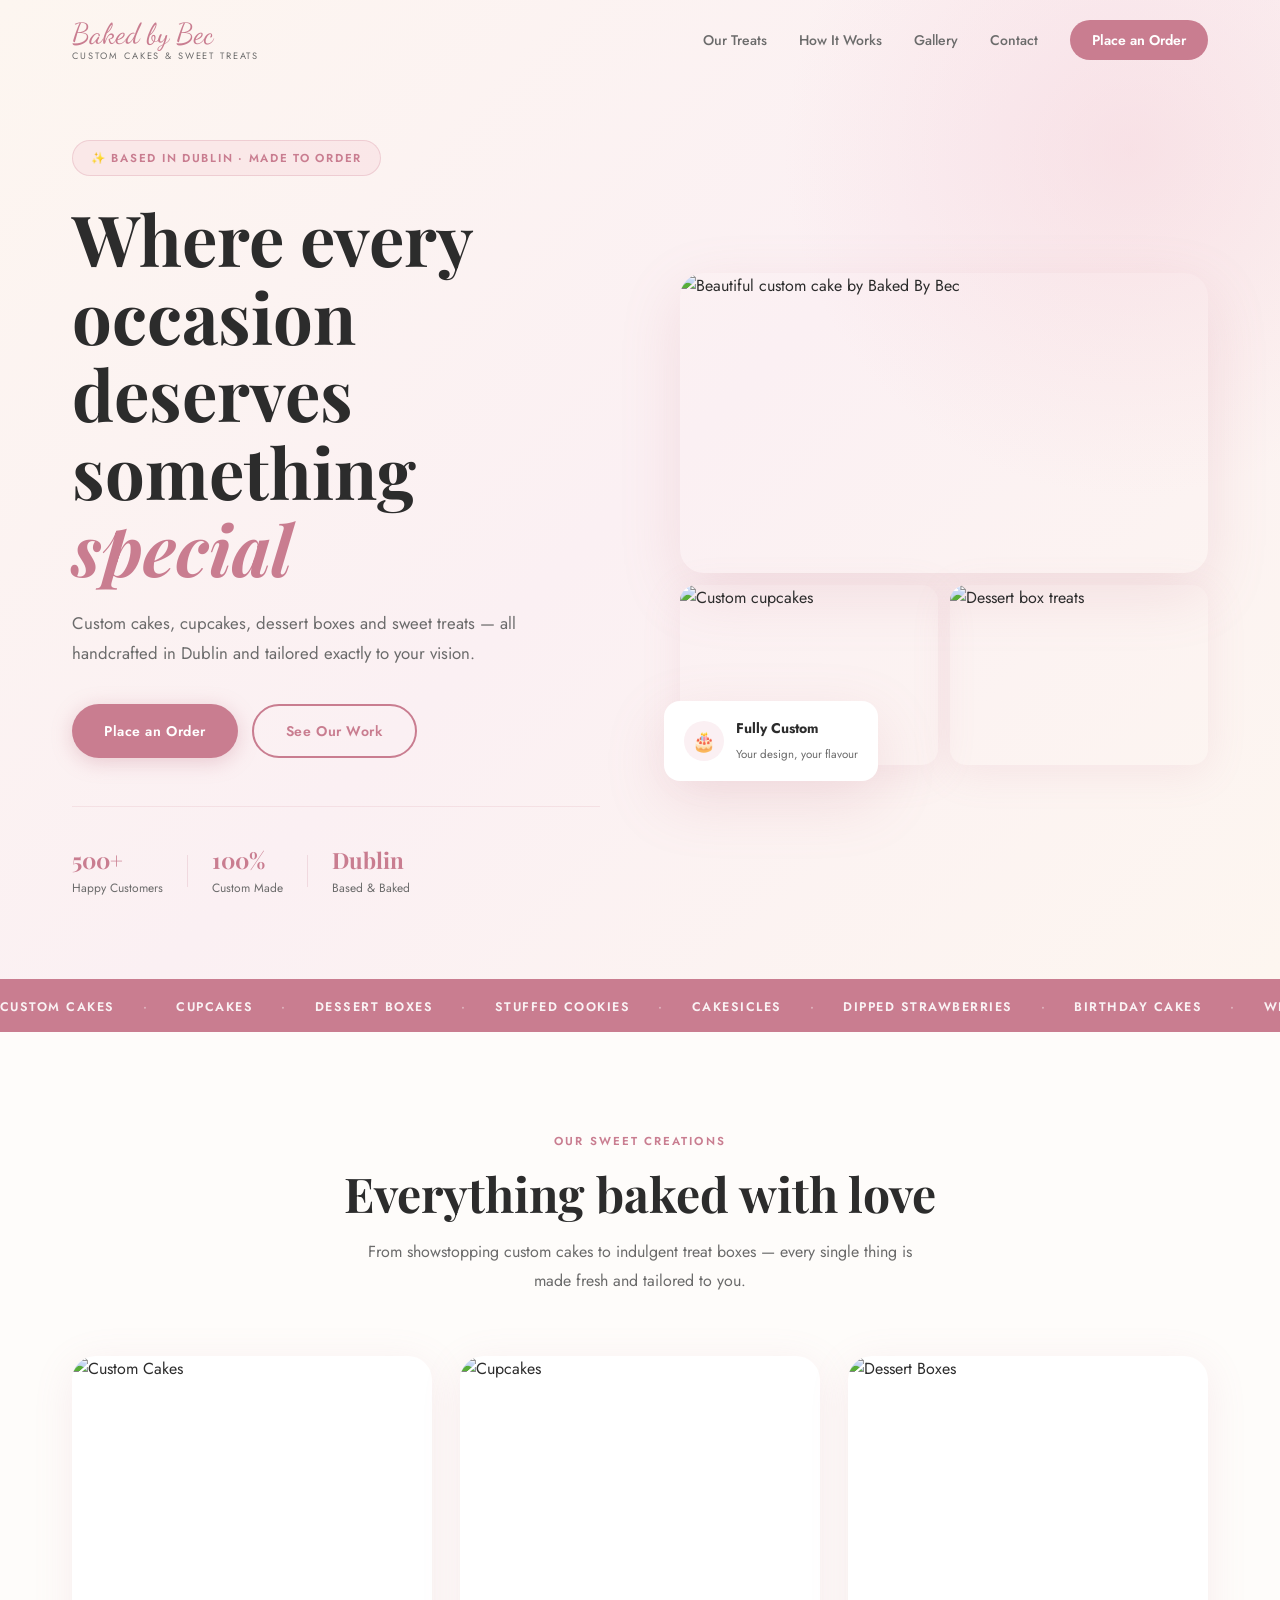
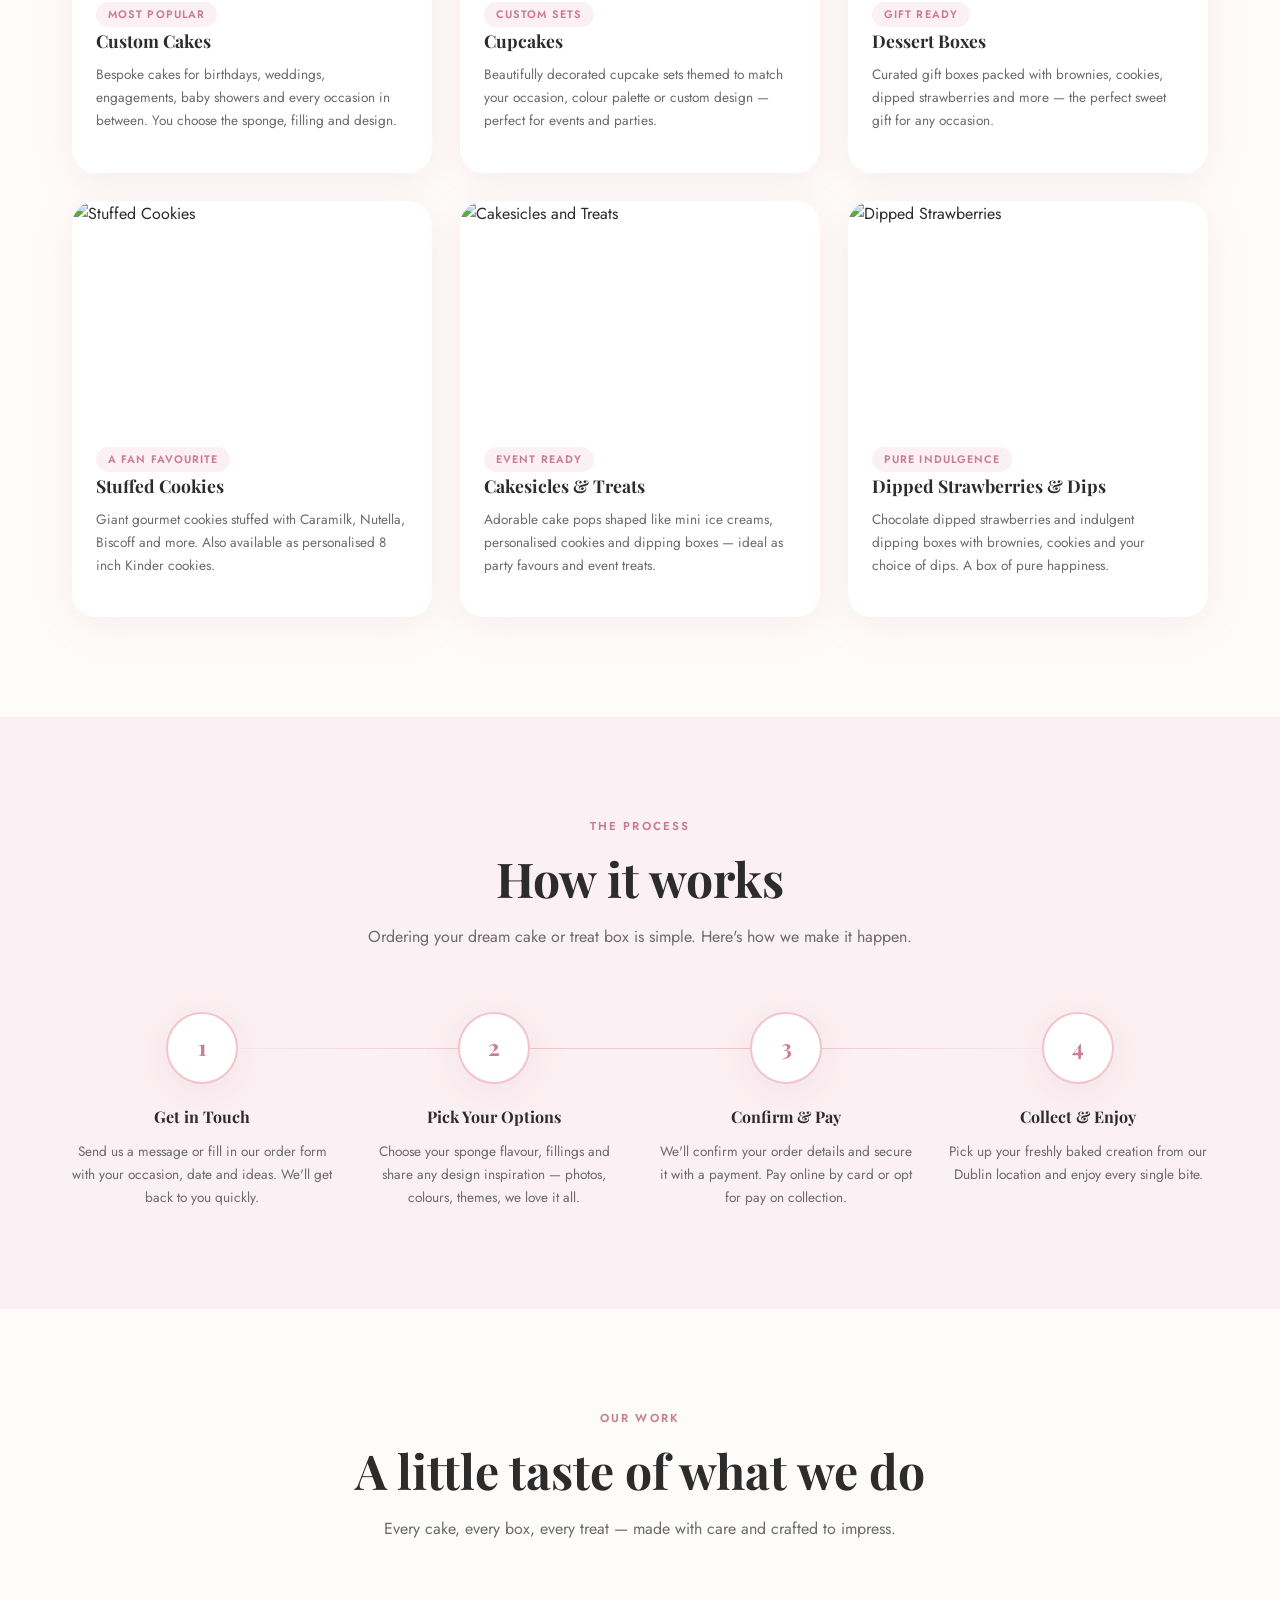
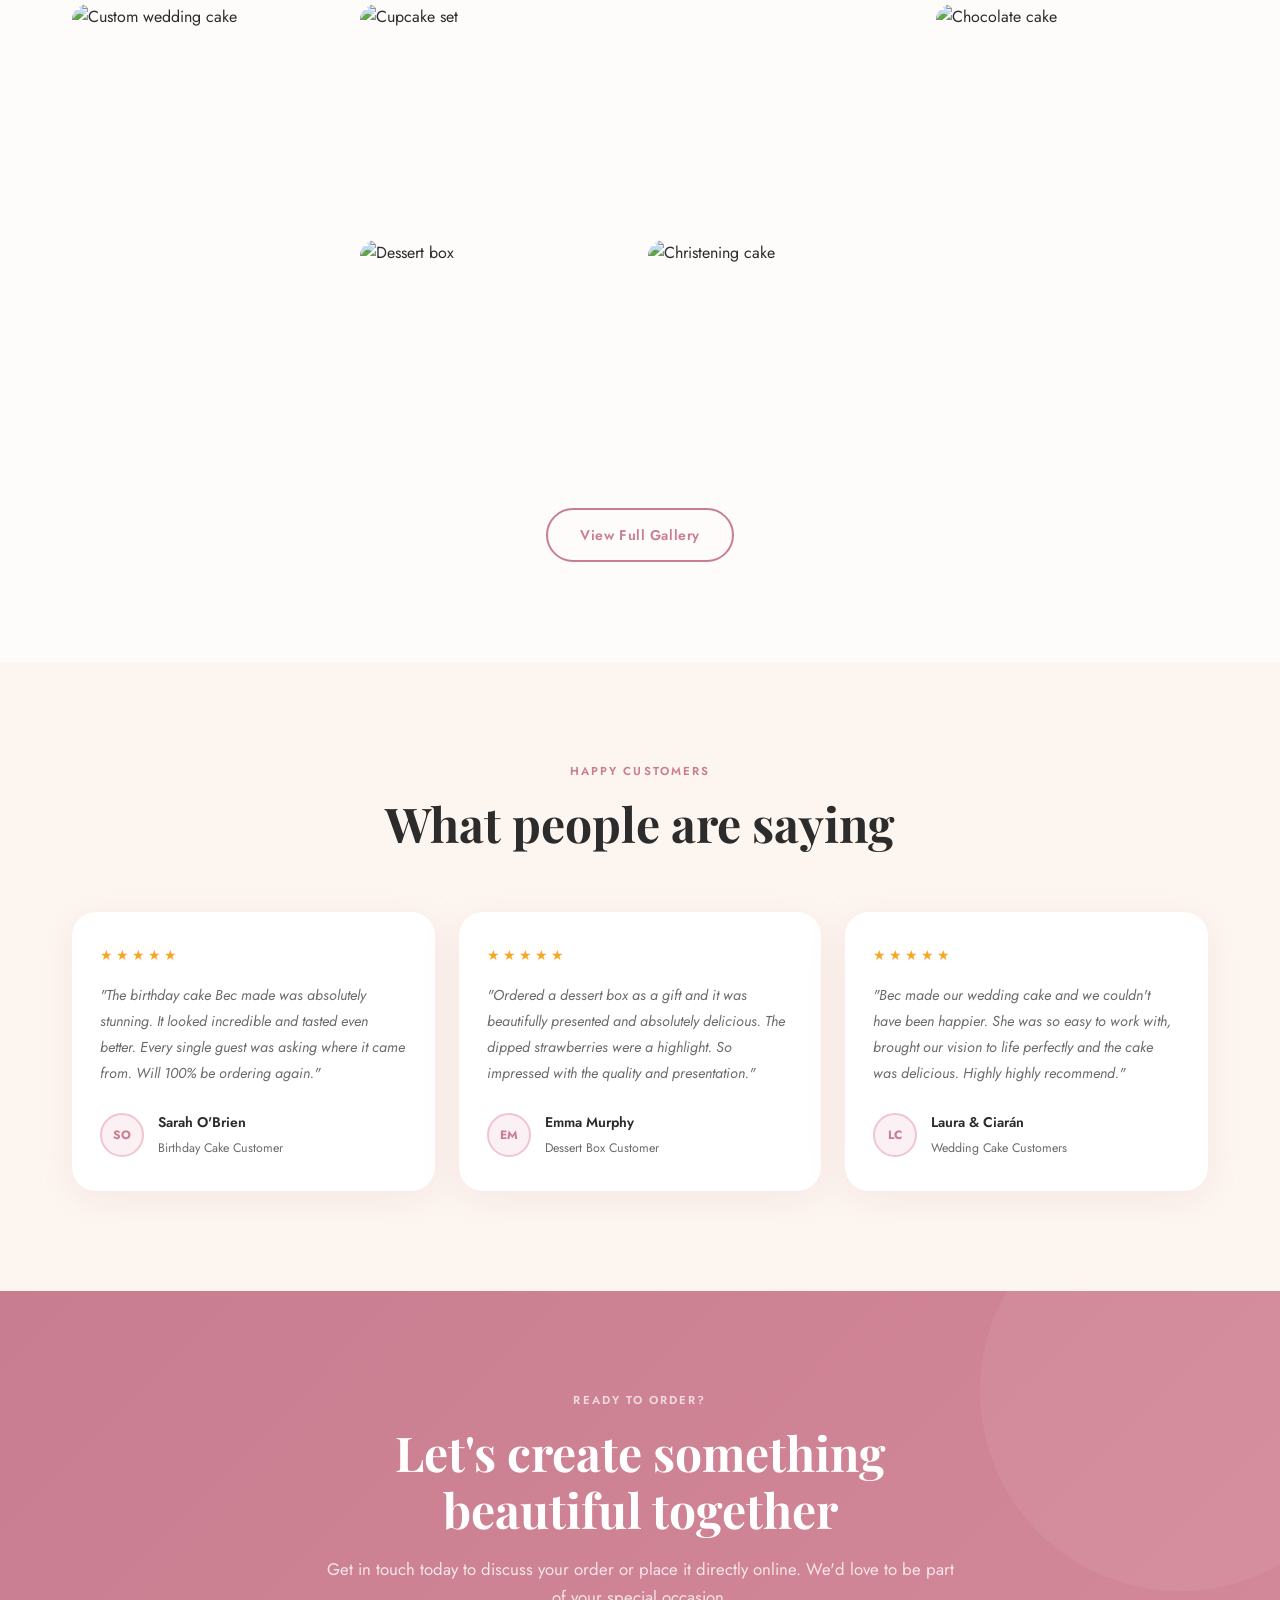
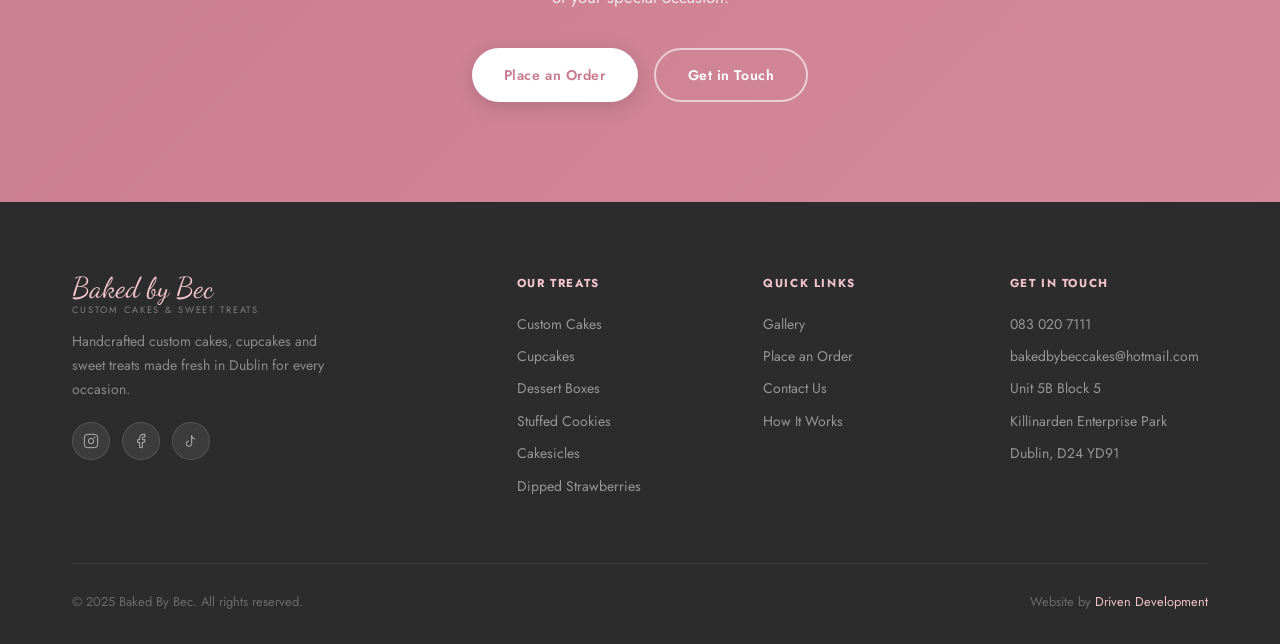
==== commit 7dc64a22: "Update index.html" ====
--- a/index.html
+++ b/index.html
@@ -250,7 +250,7 @@
           <div class="gallery__item__overlay"></div>
         </div>
         <div class="gallery__item">
-          <img src="https://images.unsplash.com/photo-1504674900247-0877df9cc836?w=500&q=80&fit=crop" alt="Sweet treats" />
+         <img src="images/IMG_2670.jpg" alt="Christening cake" />          
           <div class="gallery__item__overlay"></div>
         </div>
       </div>
@@ -385,4 +385,4 @@
 
   <script src="script.js"></script>
 </body>
-</html>+</html>
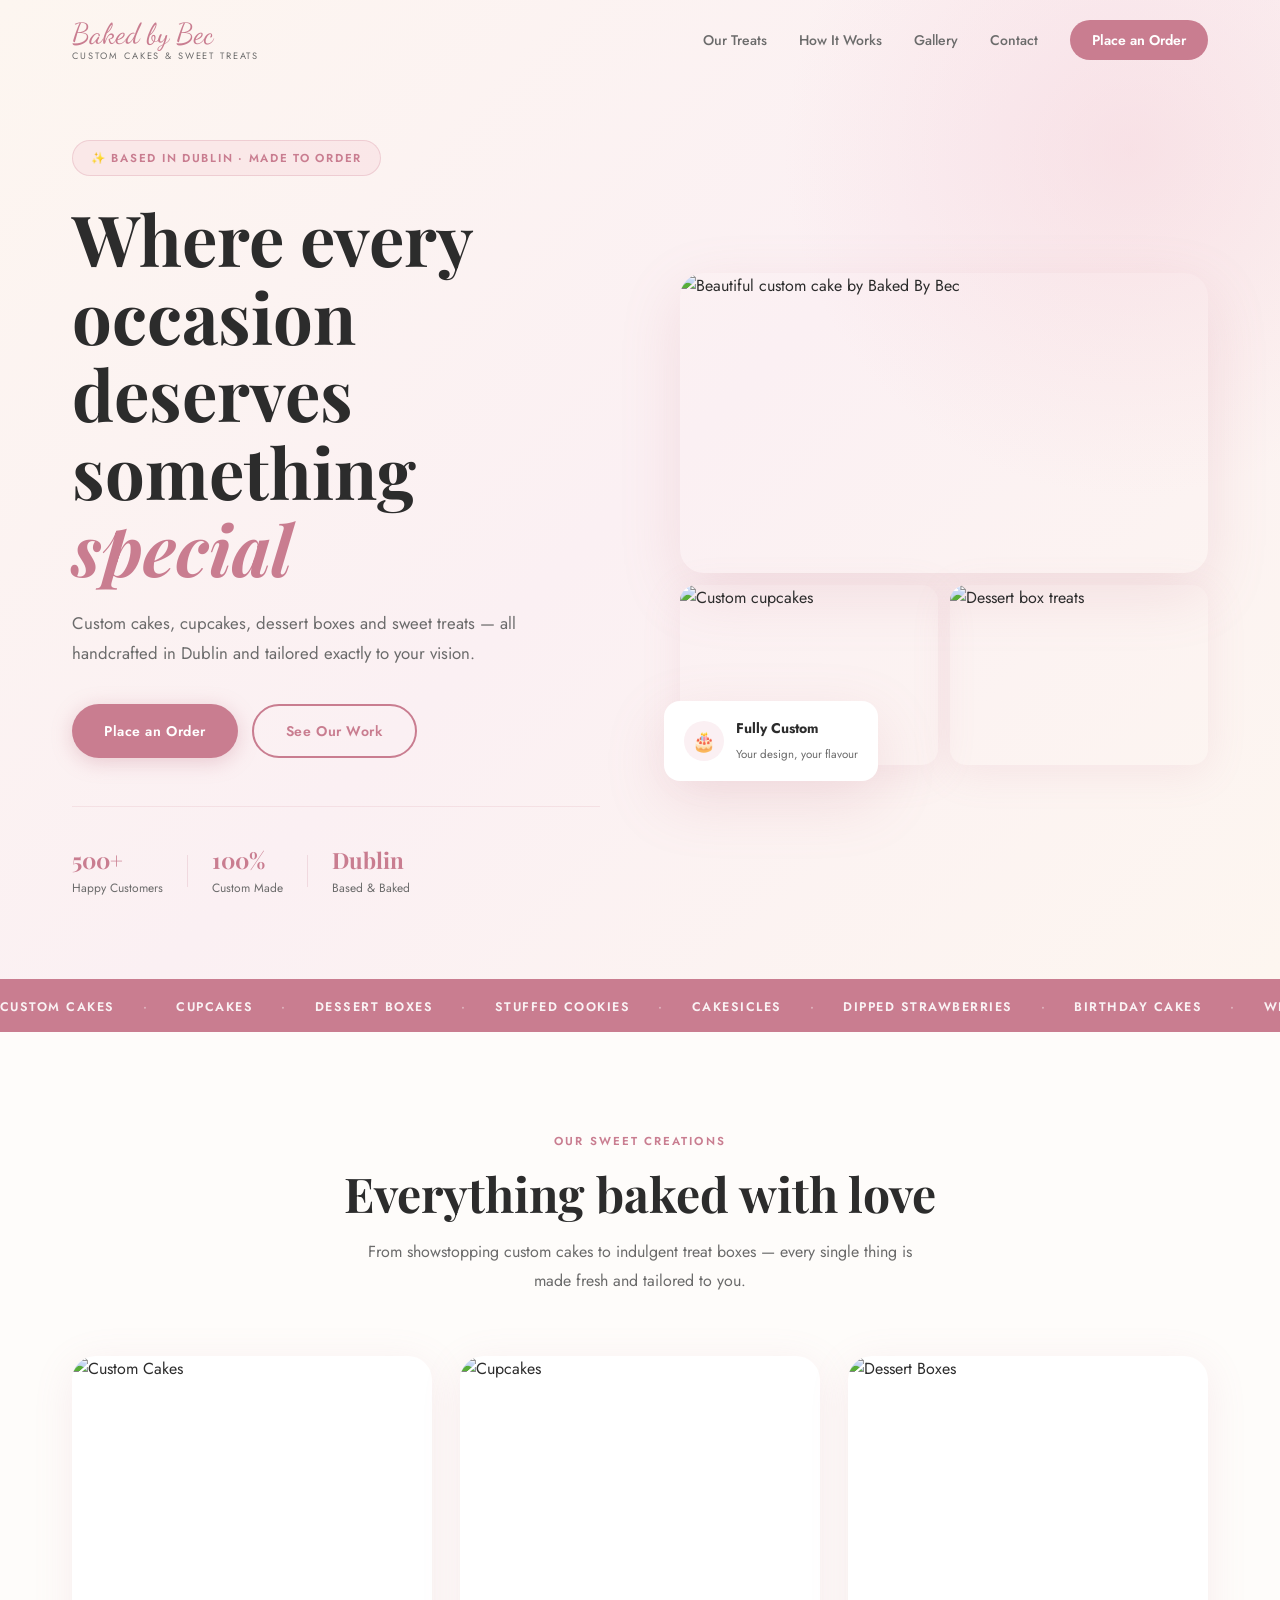
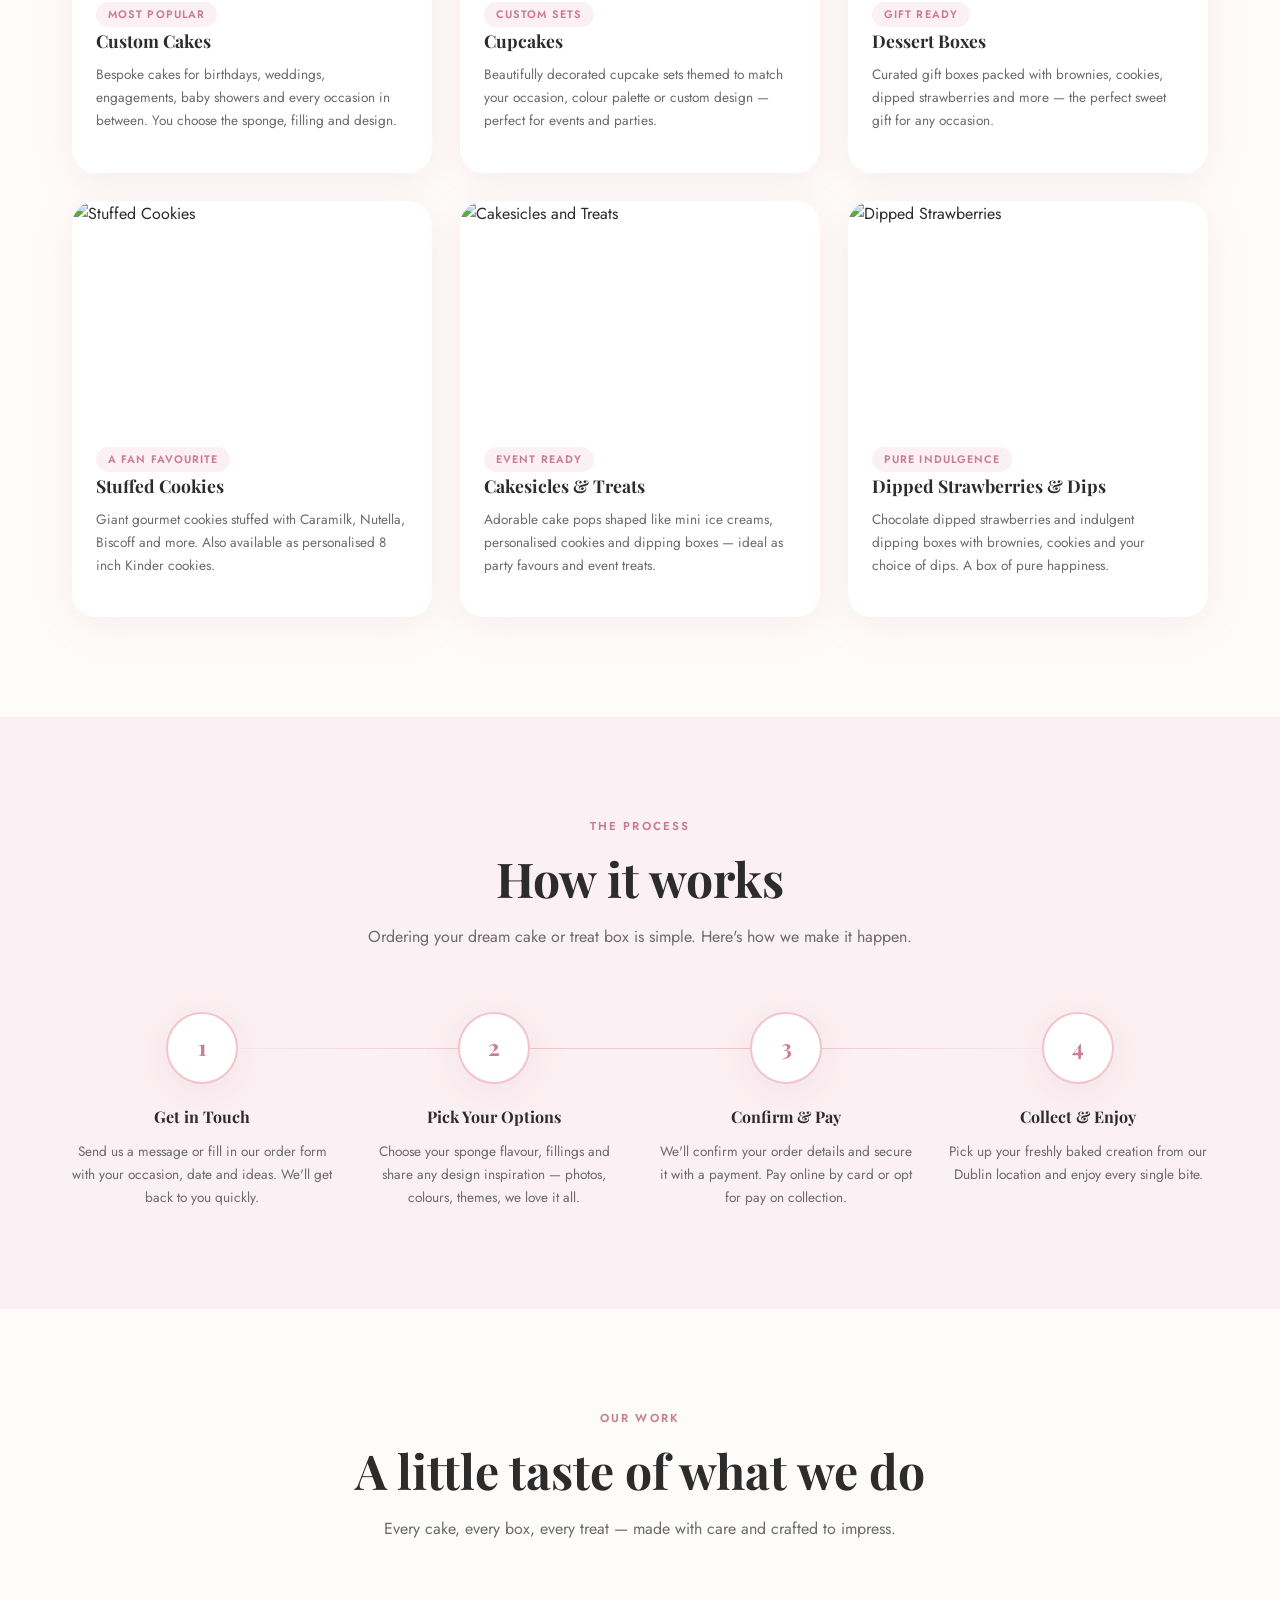
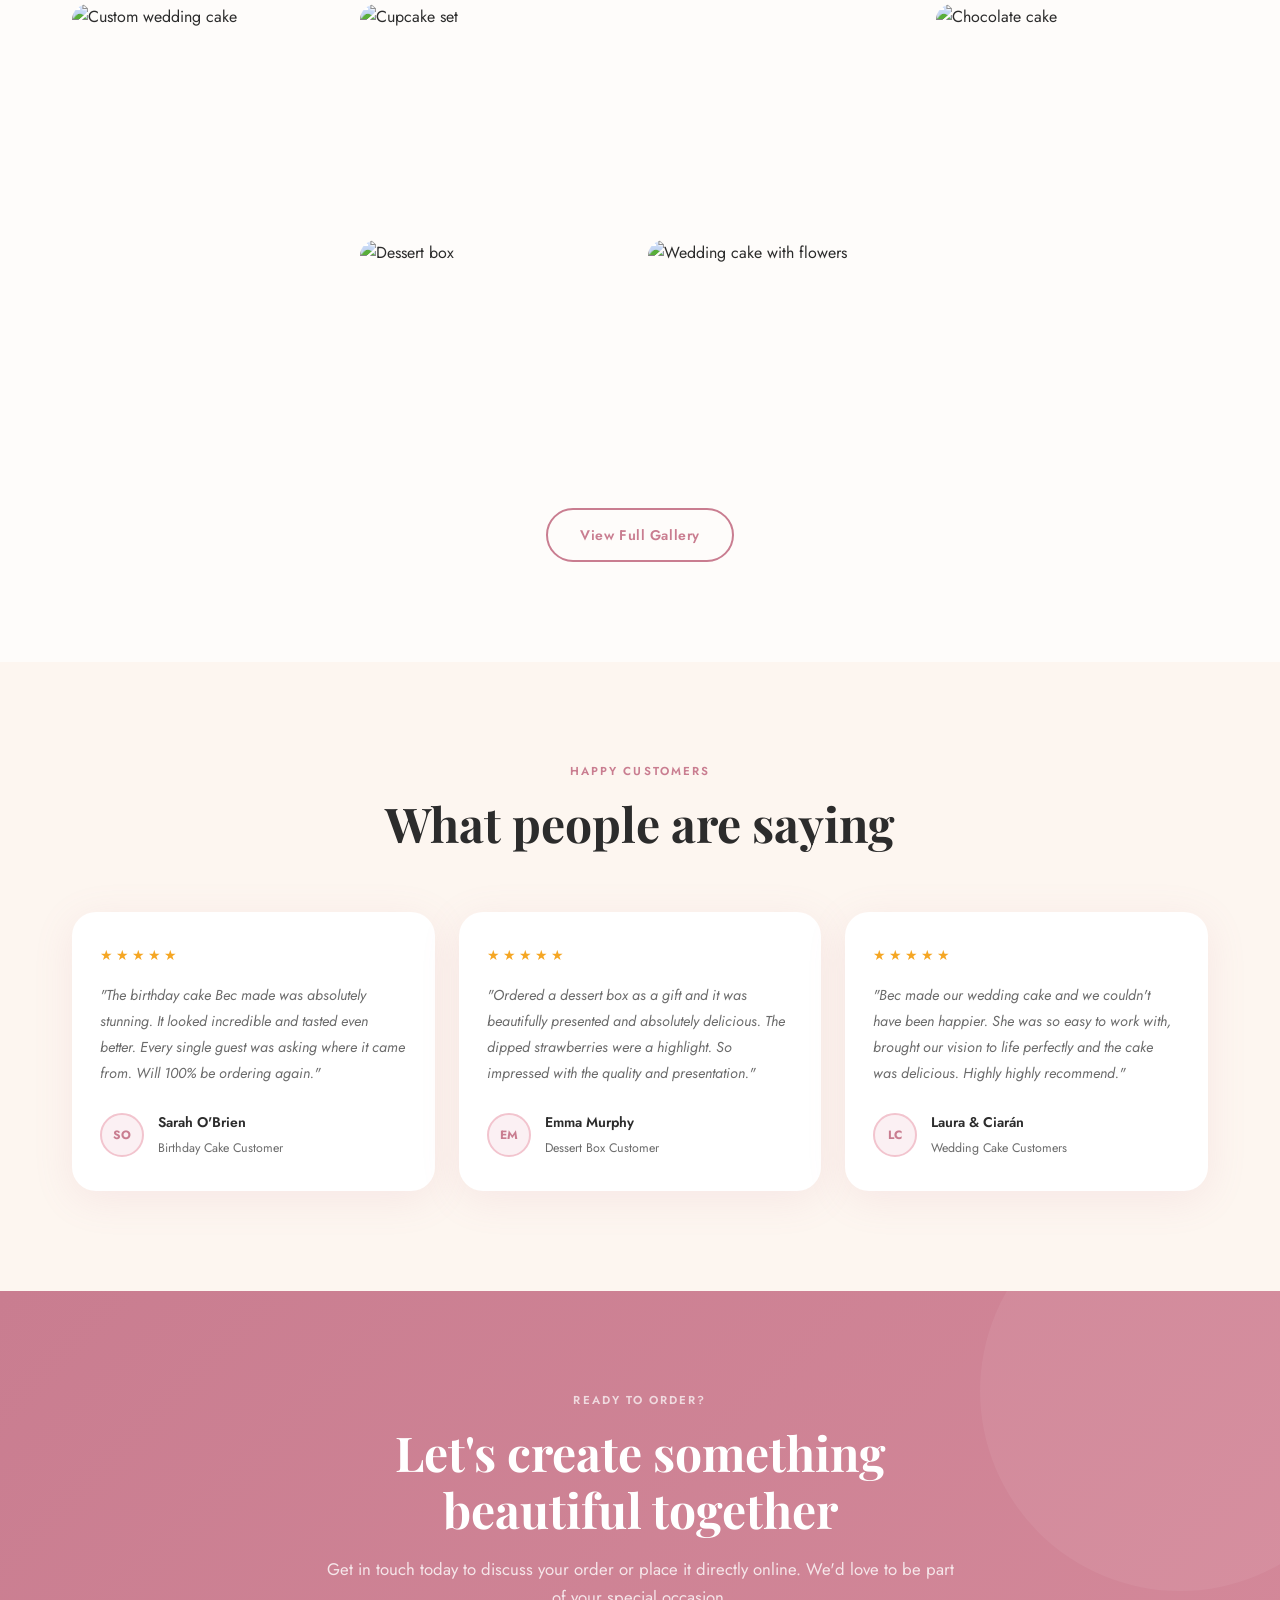
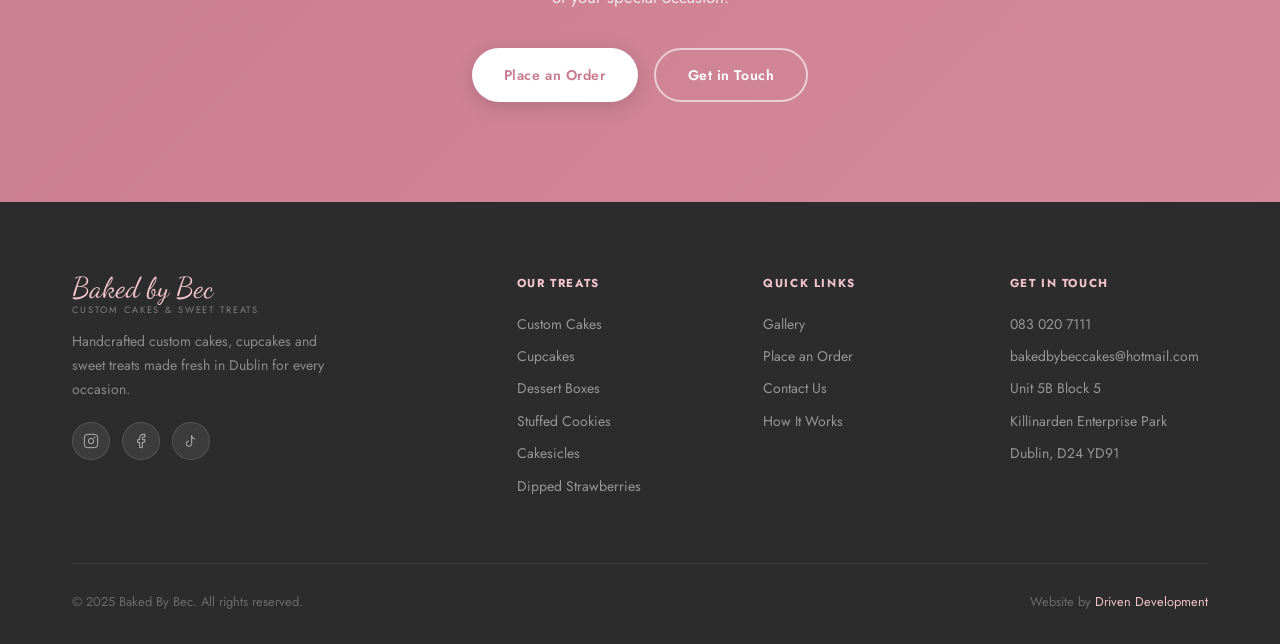
==== commit 997ccb41: "Update index.html" ====
--- a/index.html
+++ b/index.html
@@ -250,7 +250,7 @@
           <div class="gallery__item__overlay"></div>
         </div>
         <div class="gallery__item">
-         <img src="images/IMG_2670.jpg" alt="Christening cake" />          
+<img src="images/IMG_2664.jpg" alt="Wedding cake with flowers" />
           <div class="gallery__item__overlay"></div>
         </div>
       </div>
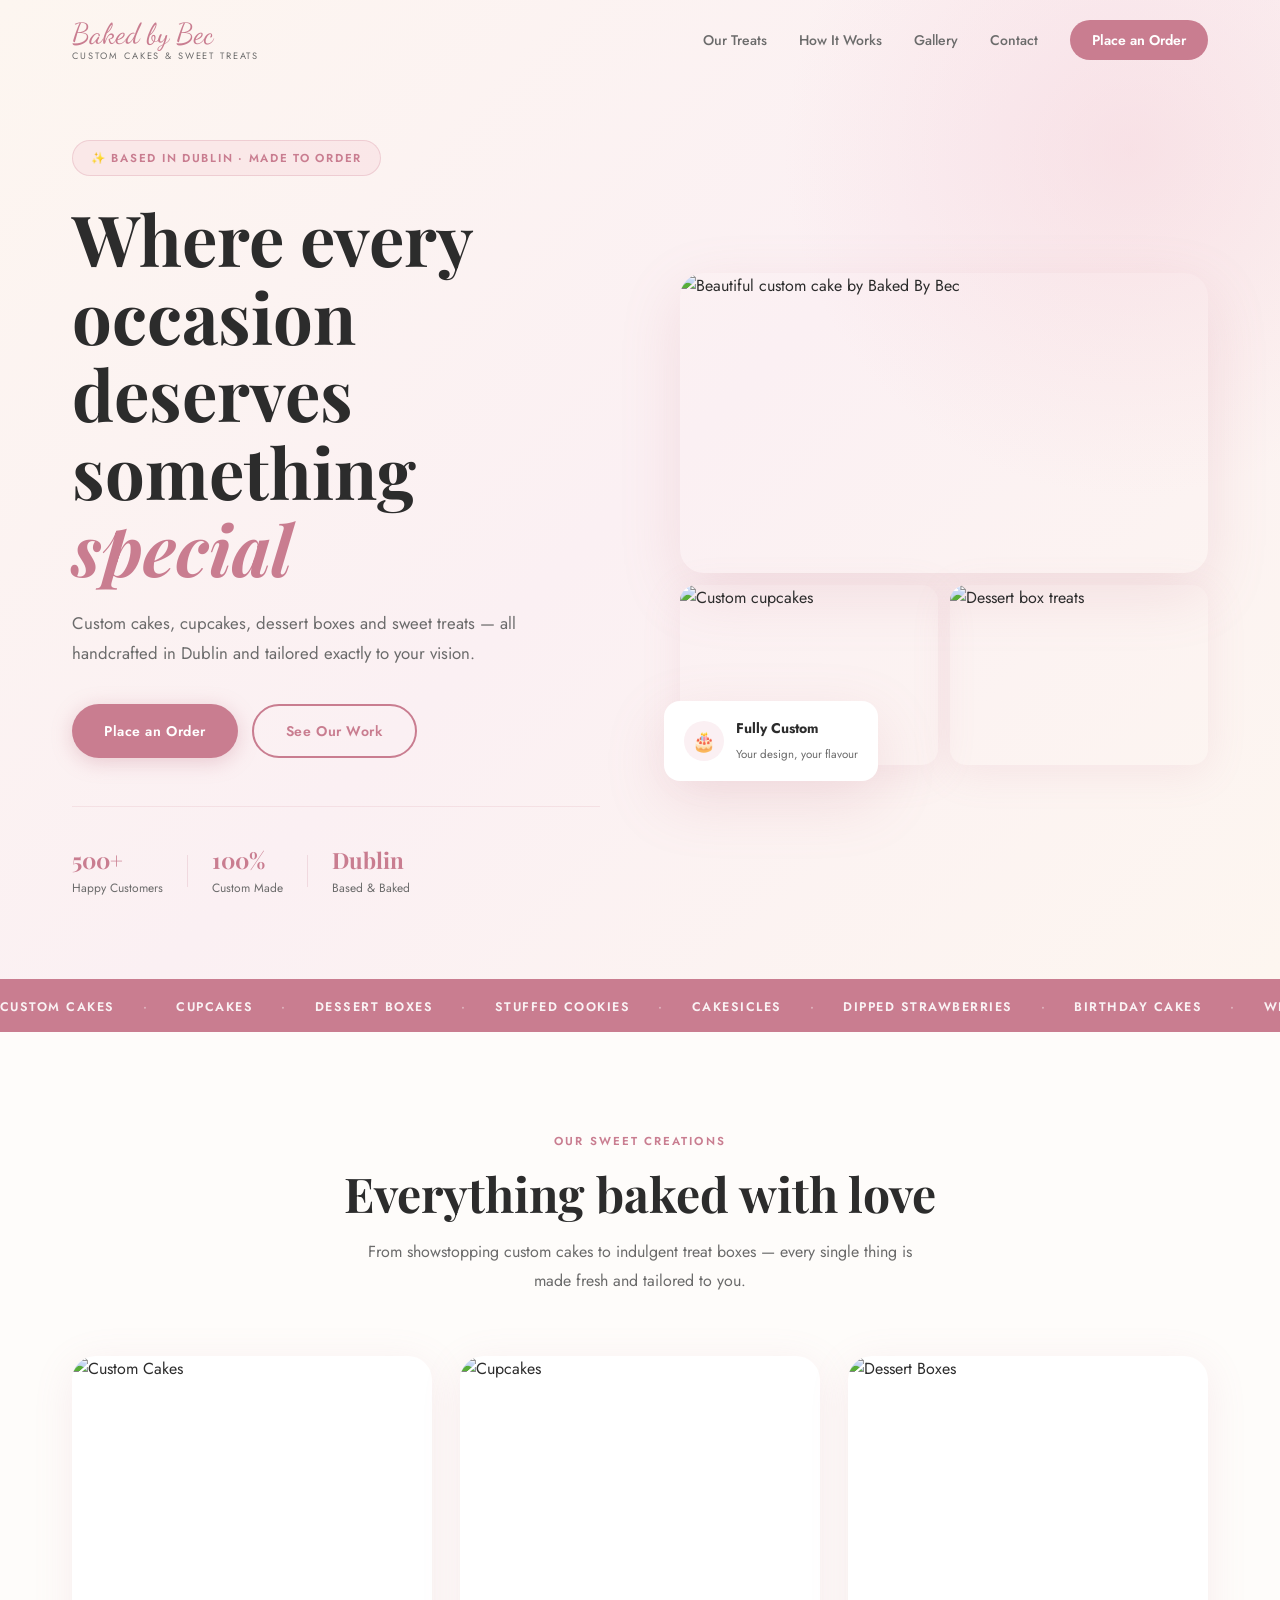
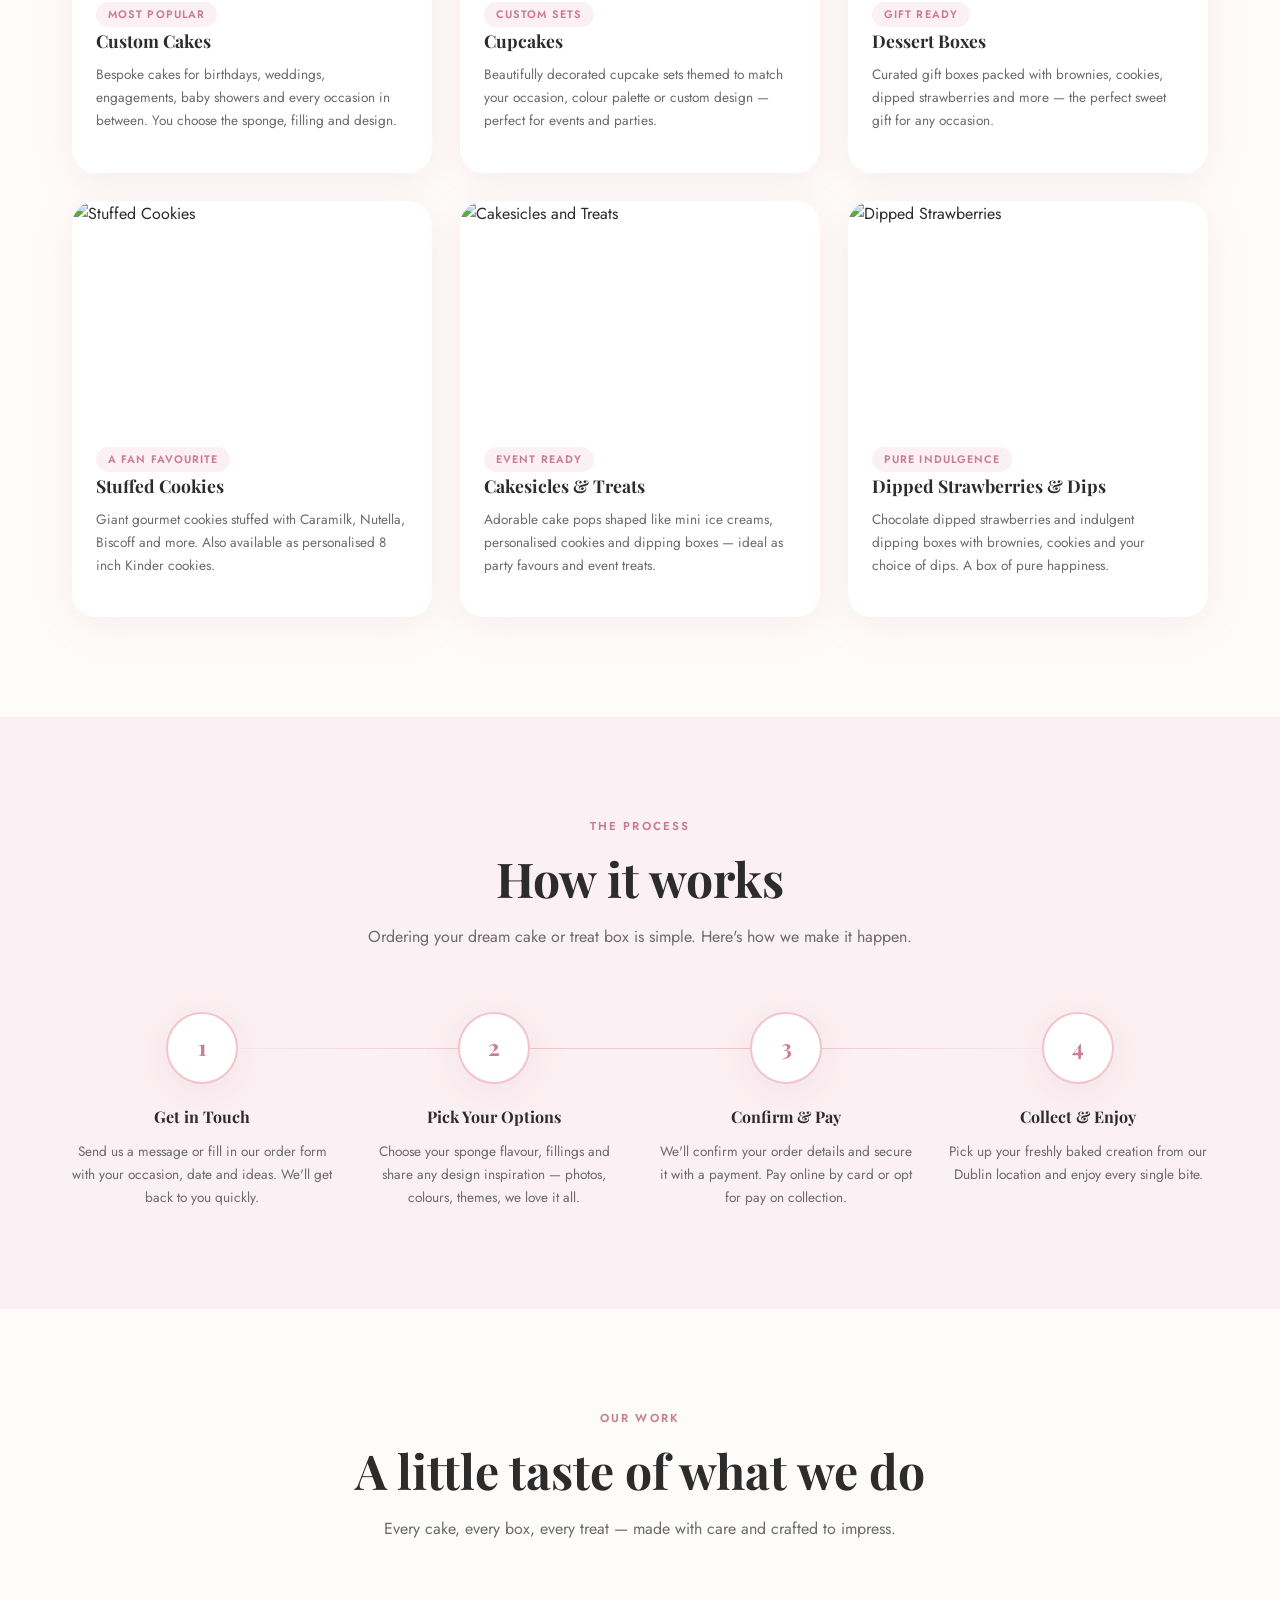
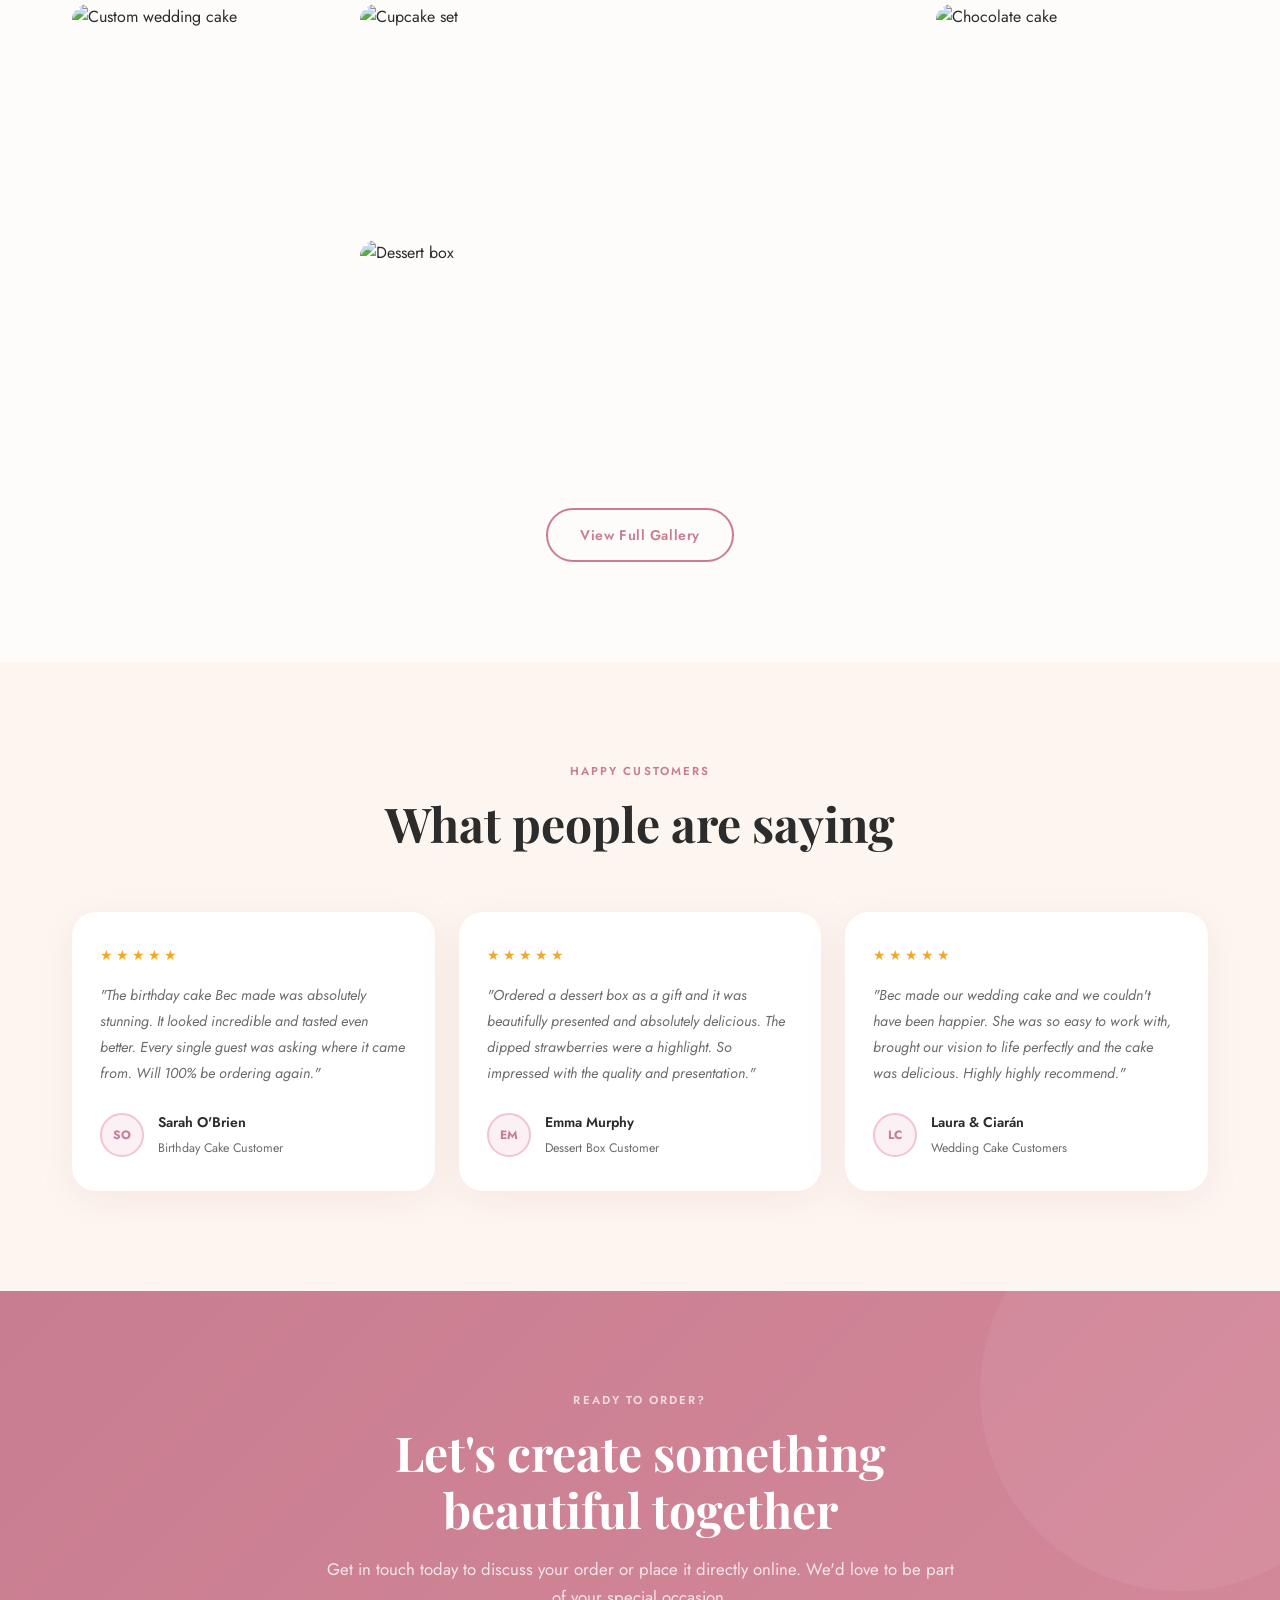
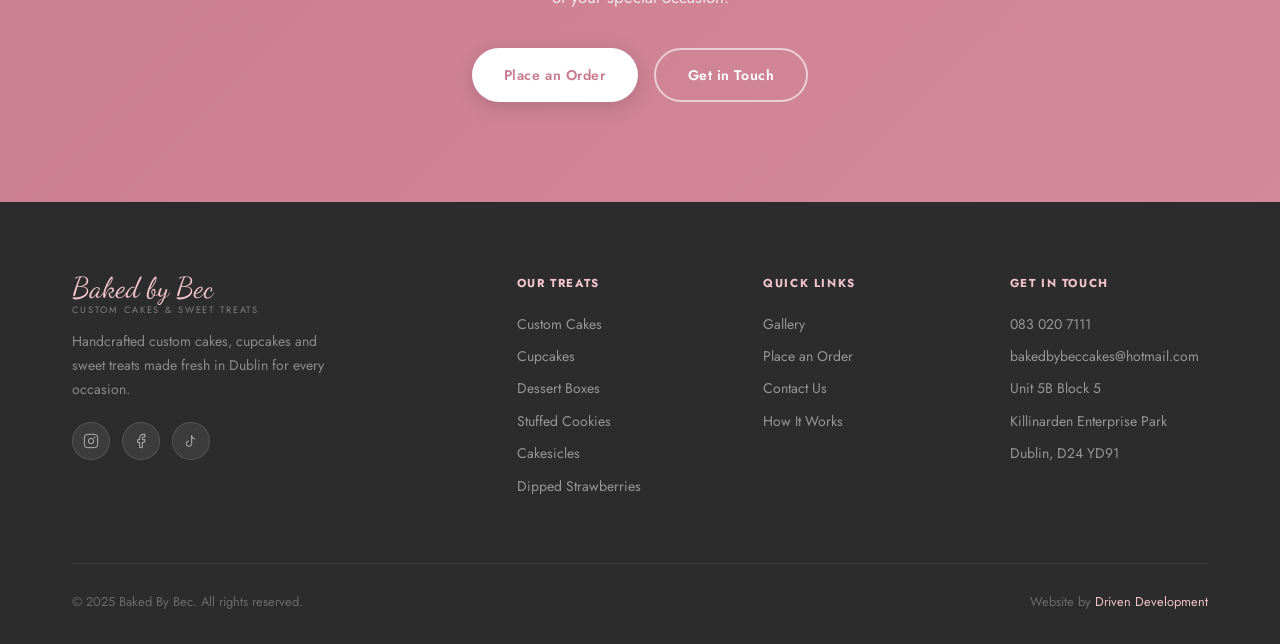
==== commit a9190b9d: "Update index.html" ====
--- a/index.html
+++ b/index.html
@@ -249,10 +249,6 @@
           <img src="https://images.unsplash.com/photo-1587668178277-295251f900ce?w=500&q=80&fit=crop" alt="Dessert box" />
           <div class="gallery__item__overlay"></div>
         </div>
-        <div class="gallery__item">
-<img src="images/IMG_2664.jpg" alt="Wedding cake with flowers" />
-          <div class="gallery__item__overlay"></div>
-        </div>
       </div>
       <div class="gallery__cta">
         <a href="pages/gallery.html" class="btn btn--outline">View Full Gallery</a>
